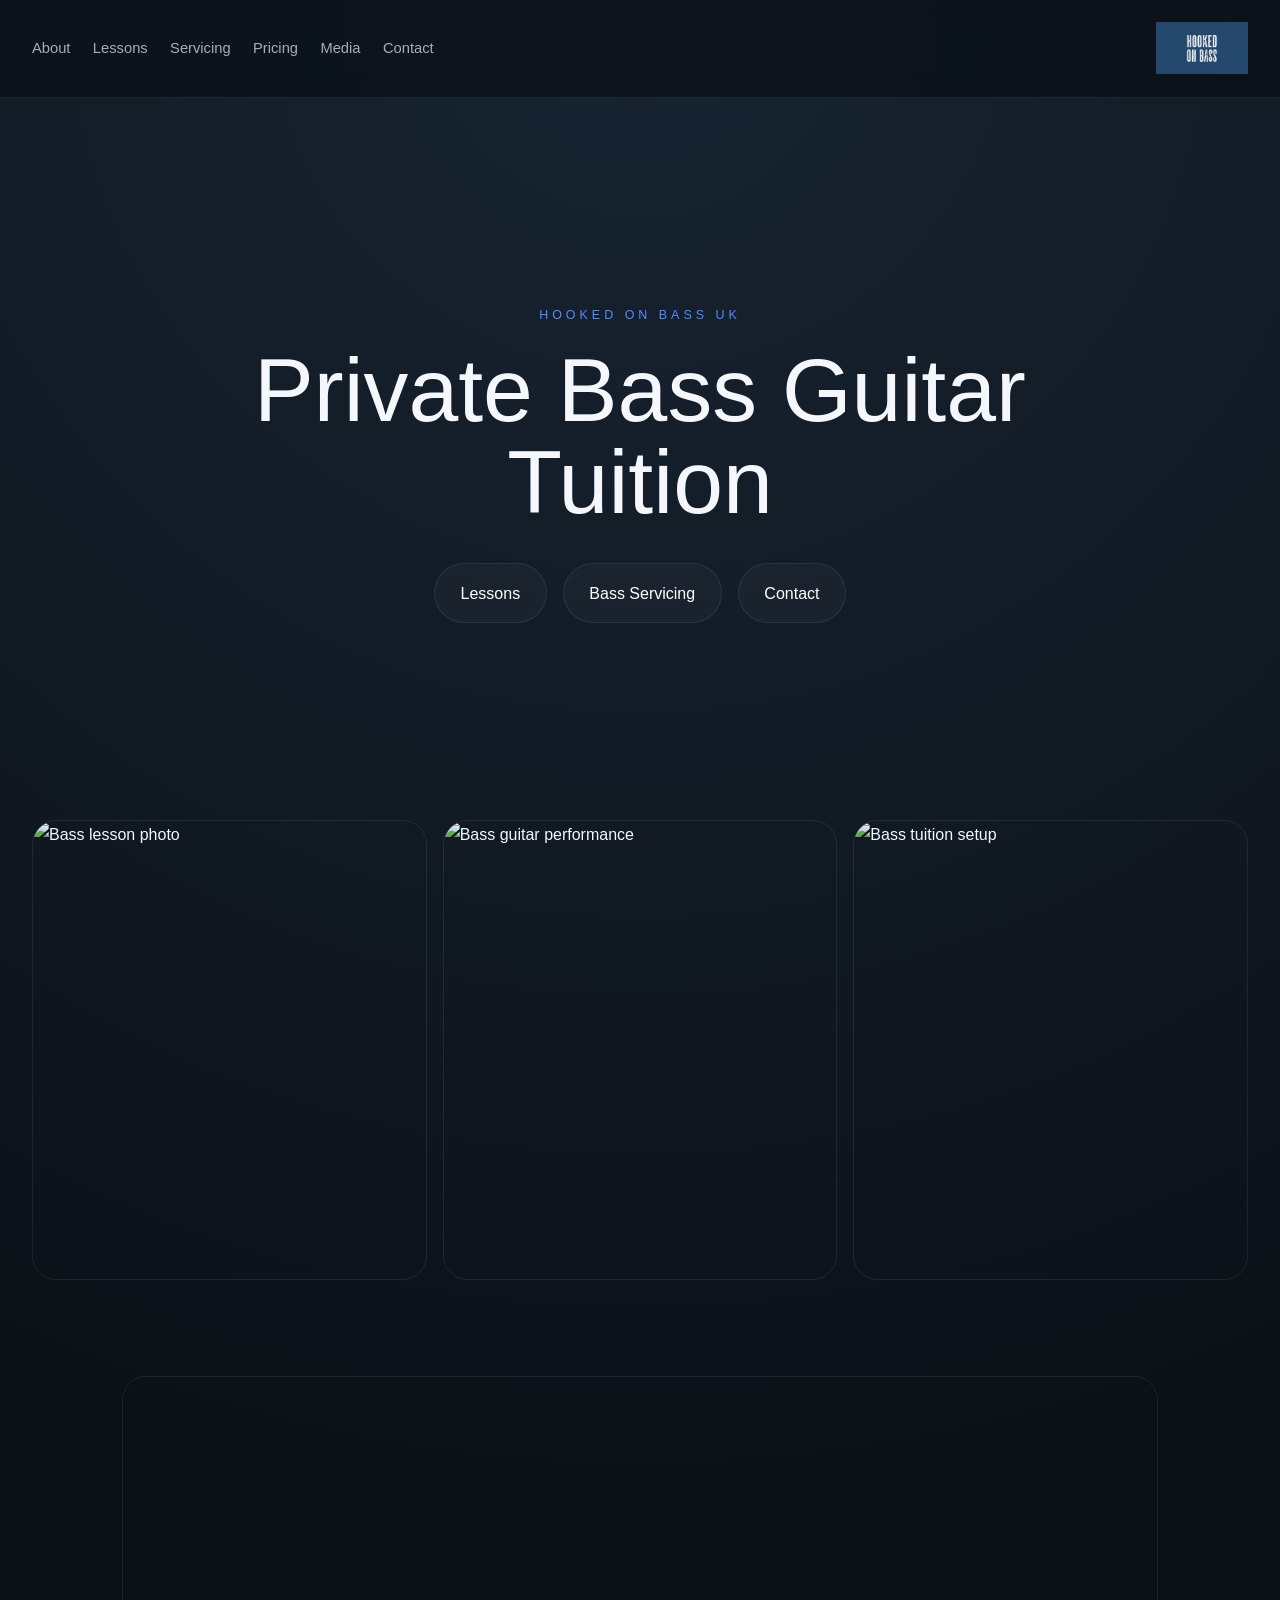
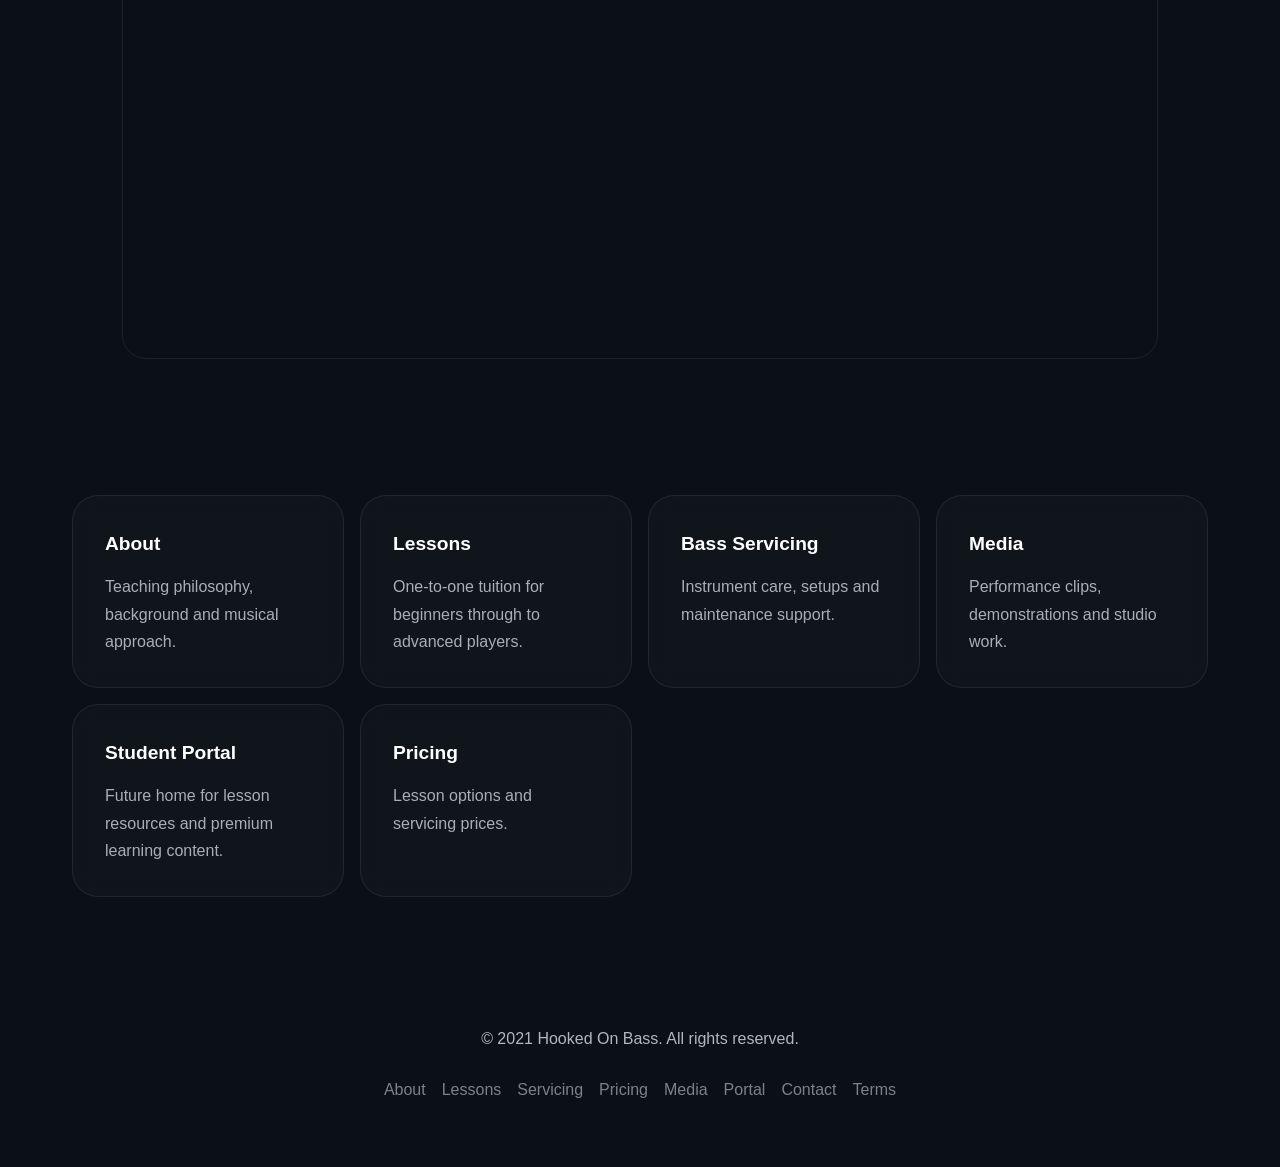
==== index.html @ 106a6d1b "update logo timer" ====
<!DOCTYPE html>
<html lang="en">
<head>
  <meta charset="UTF-8" />
  <meta name="viewport" content="width=device-width, initial-scale=1.0" />

  <title>Hooked On Bass</title>

  <meta
    name="description"
    content="Private bass guitar tuition, bass servicing and creative musicianship through Hooked On Bass."
  />

  <link rel="stylesheet" href="style.css" />
  <link rel="icon" type="image/png" href="Logos/favicon.png" />
</head>

<body>

  <!-- INTRO -->

  <div class="intro-overlay">
    <img
      src="Logos/hooked-on-bass-logo.png"
      alt="Hooked On Bass Logo"
      class="intro-logo"
    />
  </div>

  <!-- HEADER -->

  <header class="site-header">

    <nav class="main-nav">
      <a href="about.html">About</a>
      <a href="lessons.html">Lessons</a>
      <a href="servicing.html">Servicing</a>
      <a href="pricing.html">Pricing</a>
      <a href="media.html">Media</a>
      <a href="contact.html">Contact</a>
    </nav>

    <a href="index.html" class="logo-link">
      <img
        src="Logos/hooked-on-bass-logo.png"
        alt="Hooked On Bass"
        class="site-logo"
      />
    </a>

  </header>

  <!-- MAIN -->

  <main>

    <section class="hero">

      <div class="hero-content">

        <p class="eyebrow">
          Hooked On Bass UK
        </p>

        <h1>
          Private Bass Guitar Tuition
        </h1>

        <div class="hero-buttons">
          <a href="lessons.html">Lessons</a>
          <a href="servicing.html">Bass Servicing</a>
          <a href="contact.html">Contact</a>
        </div>

      </div>

    </section>

    <!-- PHOTOS -->

    <section class="media-grid">

      <img
        src="photos/photo-1.jpg"
        alt="Bass lesson photo"
      />

      <img
        src="photos/photo-2.jpg"
        alt="Bass guitar performance"
      />

      <img
        src="photos/photo-3.jpg"
        alt="Bass tuition setup"
      />

    </section>

    <!-- VIDEO -->

    <section class="video-section">

      <iframe
        src="https://www.youtube.com/embed/0Mu4OaEARYU"
        title="Hooked On Bass Introduction"
        allowfullscreen>
      </iframe>

    </section>

    <!-- NAVIGATION -->

    <section class="navigation-links">

      <a href="about.html">
        <h3>About</h3>
        <p>
          Teaching philosophy, background and musical approach.
        </p>
      </a>

      <a href="lessons.html">
        <h3>Lessons</h3>
        <p>
          One-to-one tuition for beginners through to advanced players.
        </p>
      </a>

      <a href="servicing.html">
        <h3>Bass Servicing</h3>
        <p>
          Instrument care, setups and maintenance support.
        </p>
      </a>

      <a href="media.html">
        <h3>Media</h3>
        <p>
          Performance clips, demonstrations and studio work.
        </p>
      </a>

      <a href="portal.html">
        <h3>Student Portal</h3>
        <p>
          Future home for lesson resources and premium learning content.
        </p>
      </a>

      <a href="pricing.html">
        <h3>Pricing</h3>
        <p>
          Lesson options and servicing prices.
        </p>
      </a>

    </section>

  </main>

  <!-- FOOTER -->

  <footer class="site-footer">

    <div class="footer-inner">

      <p>
        © 2021 Hooked On Bass. All rights reserved.
      </p>

      <nav class="footer-nav">
        <a href="about.html">About</a>
        <a href="lessons.html">Lessons</a>
        <a href="servicing.html">Servicing</a>
        <a href="pricing.html">Pricing</a>
        <a href="media.html">Media</a>
        <a href="portal.html">Portal</a>
        <a href="contact.html">Contact</a>
        <a href="terms.html">Terms</a>
      </nav>

    </div>

  </footer>

  <!-- INTRO COOLDOWN SCRIPT -->

  <script>
    const introOverlay = document.querySelector(".intro-overlay");

    const introCooldownHours = 24;

    const lastIntroPlayed = localStorage.getItem(
      "hookedOnBassIntroLastPlayed"
    );

    const now = Date.now();

    const cooldownExpired =
      !lastIntroPlayed ||
      now - Number(lastIntroPlayed) >
      introCooldownHours * 60 * 60 * 1000;

    if (cooldownExpired) {

      localStorage.setItem(
        "hookedOnBassIntroLastPlayed",
        now.toString()
      );

    } else {

      if (introOverlay) {
        introOverlay.remove();
      }

    }
  </script>

</body>
</html>
---- style.css ----
* {
  margin: 0;
  padding: 0;
  box-sizing: border-box;
}

:root {
  --bg: #0b1016;
  --bg-secondary: #111923;
  --card: #172231;
  --border: rgba(255,255,255,0.08);
  --text: #f4f7fb;
  --muted: rgba(244,247,251,0.68);
  --accent: #4d8dff;
  --accent-soft: rgba(77,141,255,0.12);
}

html {
  scroll-behavior: smooth;
}

body {
  background:
    radial-gradient(circle at top, #182432 0%, var(--bg) 55%);
  color: var(--text);
  font-family: Arial, sans-serif;
  line-height: 1.7;
  overflow-x: hidden;
  min-height: 100vh;
}

img {
  max-width: 100%;
  display: block;
}

/* INTRO ANIMATION */

.intro-overlay {
  position: fixed;
  inset: 0;
  background: var(--bg);
  z-index: 9999;
  pointer-events: none;
  animation: introFadeOut 0.55s ease forwards;
  animation-delay: 4.25s;
}

.intro-logo {
  position: fixed;
  left: 50%;
  top: 50%;
  width: min(620px, 82vw);
  transform: translate(-50%, -50%);
  transform-origin: center center;
  animation: logoFlight 4.25s cubic-bezier(0.77, 0, 0.175, 1) forwards;
  filter: drop-shadow(0 0 30px rgba(77,141,255,0.12));
}

@keyframes logoFlight {
  0% {
    opacity: 0;
    left: 50%;
    top: 50%;
    width: min(620px, 82vw);
    transform: translate(-50%, -50%) scale(0.94);
  }

  12% {
    opacity: 1;
    left: 50%;
    top: 50%;
    width: min(620px, 82vw);
    transform: translate(-50%, -50%) scale(1);
  }

  68% {
    opacity: 1;
    left: 50%;
    top: 50%;
    width: min(620px, 82vw);
    transform: translate(-50%, -50%) scale(1);
  }

  100% {
    opacity: 1;
    left: calc(100vw - 2rem - 46px);
    top: calc(1.4rem + 46px);
    width: 92px;
    transform: translate(-50%, -50%) scale(1);
  }
}

@keyframes introFadeOut {
  to {
    opacity: 0;
    visibility: hidden;
  }
}

/* HEADER */

.site-header {
  position: fixed;
  top: 0;
  left: 0;
  width: 100%;
  height: auto;
  display: flex;
  justify-content: space-between;
  align-items: center;
  padding: 1.4rem 2rem;
  z-index: 1000;
  background: rgba(11,16,22,0.72);
  backdrop-filter: blur(14px);
  border-bottom: 1px solid var(--border);
}

.logo-link {
  flex-shrink: 0;
}

.site-logo {
  width: 92px;
}

.main-nav {
  display: flex;
  gap: 1.4rem;
  flex-wrap: wrap;
  align-items: center;
}

.main-nav a {
  color: var(--muted);
  text-decoration: none;
  transition: 0.3s ease;
  font-size: 0.92rem;
}

.main-nav a:hover {
  color: var(--accent);
}

/* MAIN */

main {
  padding-top: 140px;
}

/* HERO */

.hero {
  min-height: 72vh;
  display: flex;
  align-items: center;
  justify-content: center;
  text-align: center;
  padding: 2rem;
}

.hero-content {
  max-width: 920px;
}

.eyebrow {
  text-transform: uppercase;
  letter-spacing: 4px;
  font-size: 0.78rem;
  color: var(--accent);
  margin-bottom: 1.2rem;
}

.hero h1 {
  font-size: clamp(3rem, 7vw, 6rem);
  font-weight: 300;
  line-height: 1.02;
  margin-bottom: 1.6rem;
}

.hero-text {
  max-width: 720px;
  margin: auto;
  color: var(--muted);
  font-size: 1.08rem;
}

/* BUTTONS */

.hero-buttons {
  margin-top: 2.2rem;
  display: flex;
  justify-content: center;
  gap: 1rem;
  flex-wrap: wrap;
}

.hero-buttons a,
.button,
.primary-button,
.secondary-button {
  text-decoration: none;
  color: white;
  border: 1px solid var(--border);
  background: rgba(255,255,255,0.03);
  padding: 0.95rem 1.6rem;
  border-radius: 999px;
  transition: 0.3s ease;
  display: inline-block;
}

.hero-buttons a:hover,
.button:hover,
.primary-button:hover,
.secondary-button:hover {
  background: var(--accent);
  border-color: var(--accent);
  transform: translateY(-2px);
}

/* PHOTOS */

.media-grid {
  display: grid;
  grid-template-columns: repeat(auto-fit, minmax(280px, 1fr));
  gap: 1rem;
  padding: 2rem;
  max-width: 1400px;
  margin: auto;
}

.media-grid img {
  width: 100%;
  height: 460px;
  object-fit: cover;
  border-radius: 24px;
  border: 1px solid var(--border);
}

/* VIDEO */

.video-section {
  padding: 4rem 2rem;
  max-width: 1100px;
  margin: auto;
}

.video-section iframe {
  width: 100%;
  aspect-ratio: 16 / 9;
  border: none;
  border-radius: 24px;
  border: 1px solid var(--border);
}

/* CARDS / NAVIGATION */

.navigation-links,
.card-grid,
.pricing-cards {
  display: grid;
  grid-template-columns: repeat(auto-fit, minmax(240px, 1fr));
  gap: 1rem;
  max-width: 1200px;
  margin: 4rem auto;
  padding: 0 2rem;
}

.navigation-links a,
.card,
.price-card,
.contact-panel,
.media-placeholder,
.feature-item,
.pricing-list {
  background: rgba(255,255,255,0.025);
  border: 1px solid var(--border);
  border-radius: 26px;
  padding: 2rem;
  color: white;
  text-decoration: none;
  transition: 0.35s ease;
  backdrop-filter: blur(10px);
}

.navigation-links a:hover,
.card:hover,
.price-card:hover {
  transform: translateY(-4px);
  background: var(--accent-soft);
  border-color: rgba(77,141,255,0.35);
}

.navigation-links h3,
.card h3,
.price-card h3 {
  margin-bottom: 0.8rem;
  font-size: 1.2rem;
}

.navigation-links p,
.card p,
.price-card p,
.section p {
  color: var(--muted);
}

/* GENERIC SECTIONS FOR OTHER PAGES */

.section {
  padding: 6rem 2rem;
  max-width: 1200px;
  margin: auto;
}

.section-inner {
  max-width: 850px;
  margin: auto;
  text-align: center;
}

.section-heading {
  text-align: center;
  margin-bottom: 3rem;
}

.section-heading h2,
.section h2 {
  font-size: clamp(2rem, 4vw, 3.2rem);
  font-weight: 300;
  line-height: 1.1;
  margin-bottom: 1rem;
}

.split-section {
  display: grid;
  grid-template-columns: 1fr 1fr;
  gap: 3rem;
  align-items: start;
}

.page-hero {
  min-height: 60vh;
}

.feature-list {
  display: grid;
  gap: 1rem;
}

.price {
  font-size: 2.4rem;
  color: var(--text) !important;
  margin: 1.5rem 0;
}

.featured-price {
  border-color: rgba(77,141,255,0.45);
  box-shadow: 0 0 40px rgba(77,141,255,0.12);
}

.terms-content {
  max-width: 850px;
}

.terms-content h2 {
  margin-top: 2.5rem;
}

/* FOOTER */

.site-footer {
  padding: 4rem 2rem;
  text-align: center;
  opacity: 0.72;
}

.footer-inner {
  max-width: 1200px;
  margin: auto;
}

.footer-nav {
  display: flex;
  justify-content: center;
  flex-wrap: wrap;
  gap: 1rem;
  margin-top: 1.5rem;
}

.footer-nav a {
  color: var(--muted);
  text-decoration: none;
  transition: 0.3s ease;
}

.footer-nav a:hover {
  color: var(--accent);
}

/* RESPONSIVE */

@media (max-width: 768px) {

  .site-header {
    padding: 1rem;
    gap: 1rem;
  }

  .site-logo {
    width: 72px;
  }

  .main-nav {
    gap: 0.7rem;
  }

  .main-nav a {
    font-size: 0.82rem;
  }

  main {
    padding-top: 130px;
  }

  .intro-logo {
    animation: logoFlightMobile 4.25s cubic-bezier(0.77, 0, 0.175, 1) forwards;
  }

  @keyframes logoFlightMobile {
    0% {
      opacity: 0;
      left: 50%;
      top: 50%;
      width: min(360px, 82vw);
      transform: translate(-50%, -50%) scale(0.94);
    }

    12% {
      opacity: 1;
      left: 50%;
      top: 50%;
      width: min(360px, 82vw);
      transform: translate(-50%, -50%) scale(1);
    }

    68% {
      opacity: 1;
      left: 50%;
      top: 50%;
      width: min(360px, 82vw);
      transform: translate(-50%, -50%) scale(1);
    }

    100% {
      opacity: 1;
      left: calc(100vw - 1rem - 36px);
      top: calc(1rem + 36px);
      width: 72px;
      transform: translate(-50%, -50%) scale(1);
    }
  }

  .hero {
    min-height: 60vh;
  }

  .hero h1 {
    font-size: clamp(2.6rem, 12vw, 4rem);
  }

  .media-grid img {
    height: 320px;
  }

  .navigation-links,
  .card-grid,
  .pricing-cards,
  .split-section {
    grid-template-columns: 1fr;
  }
}
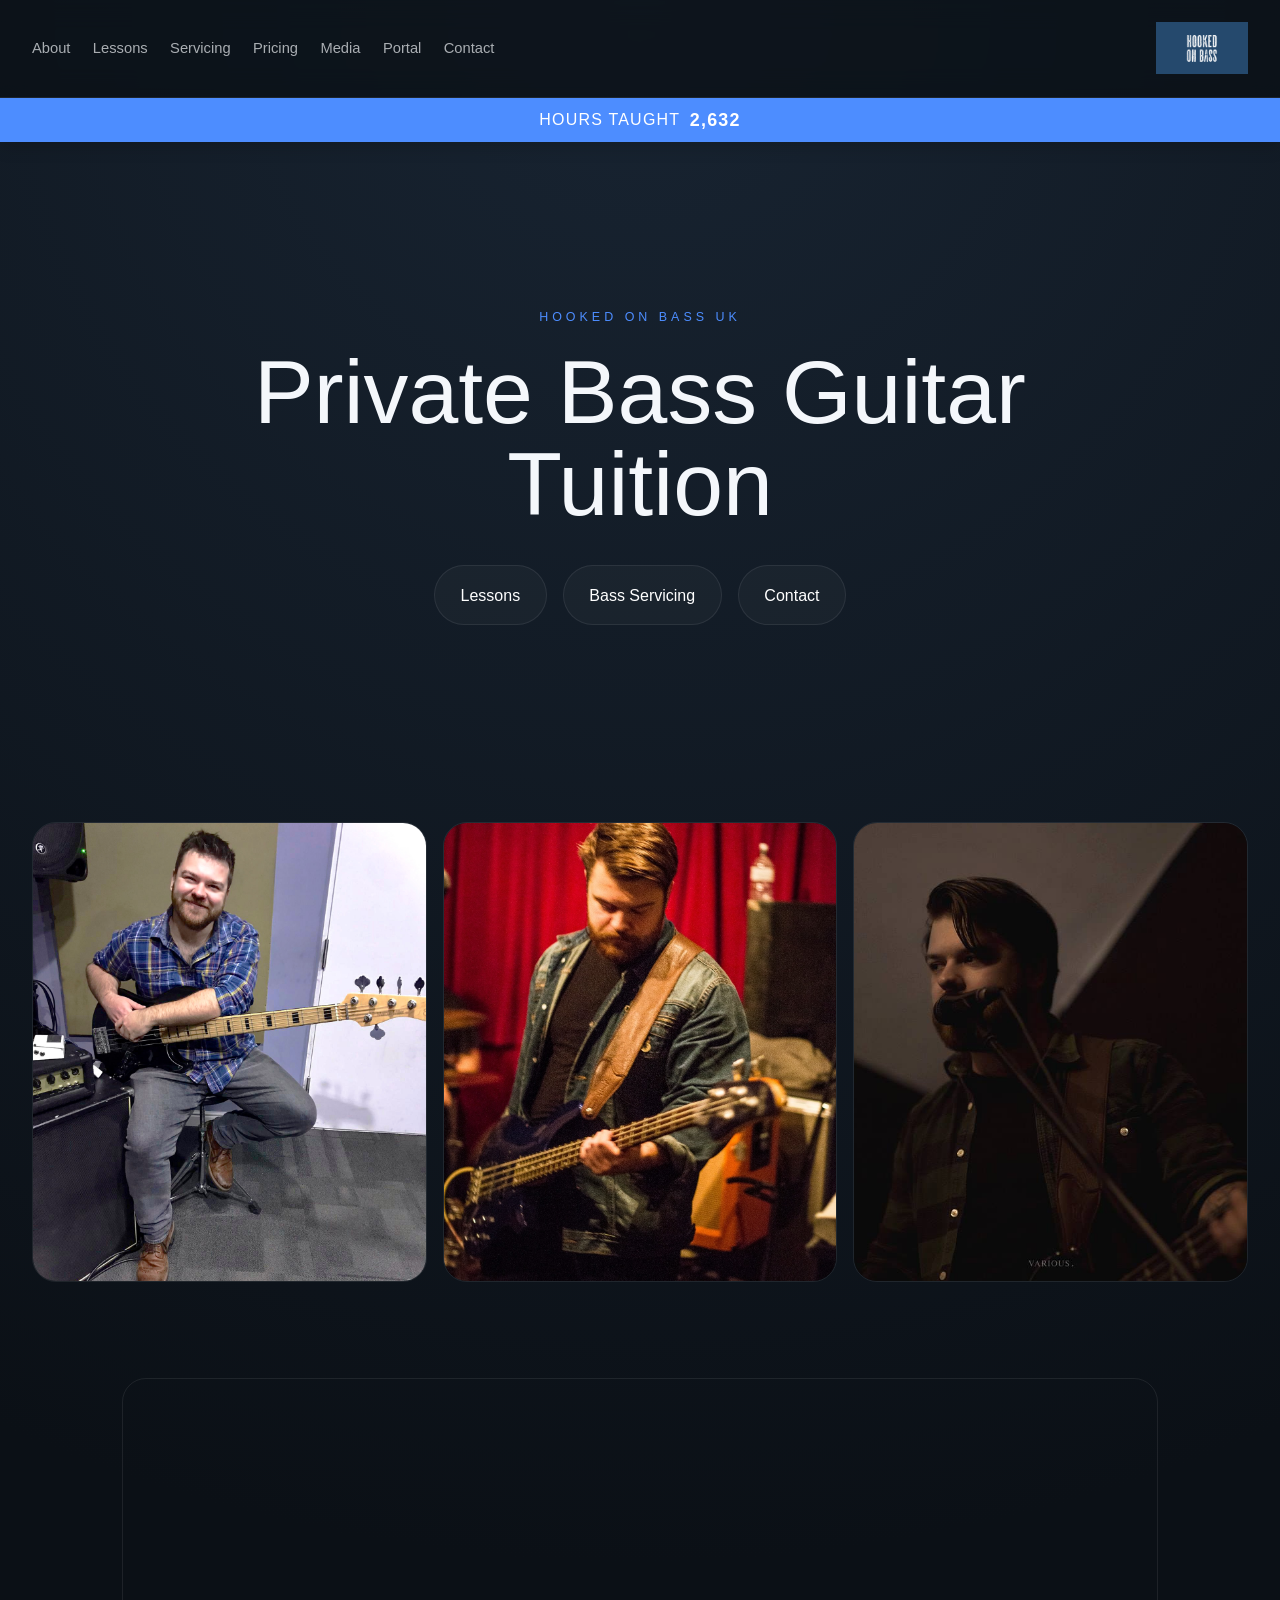
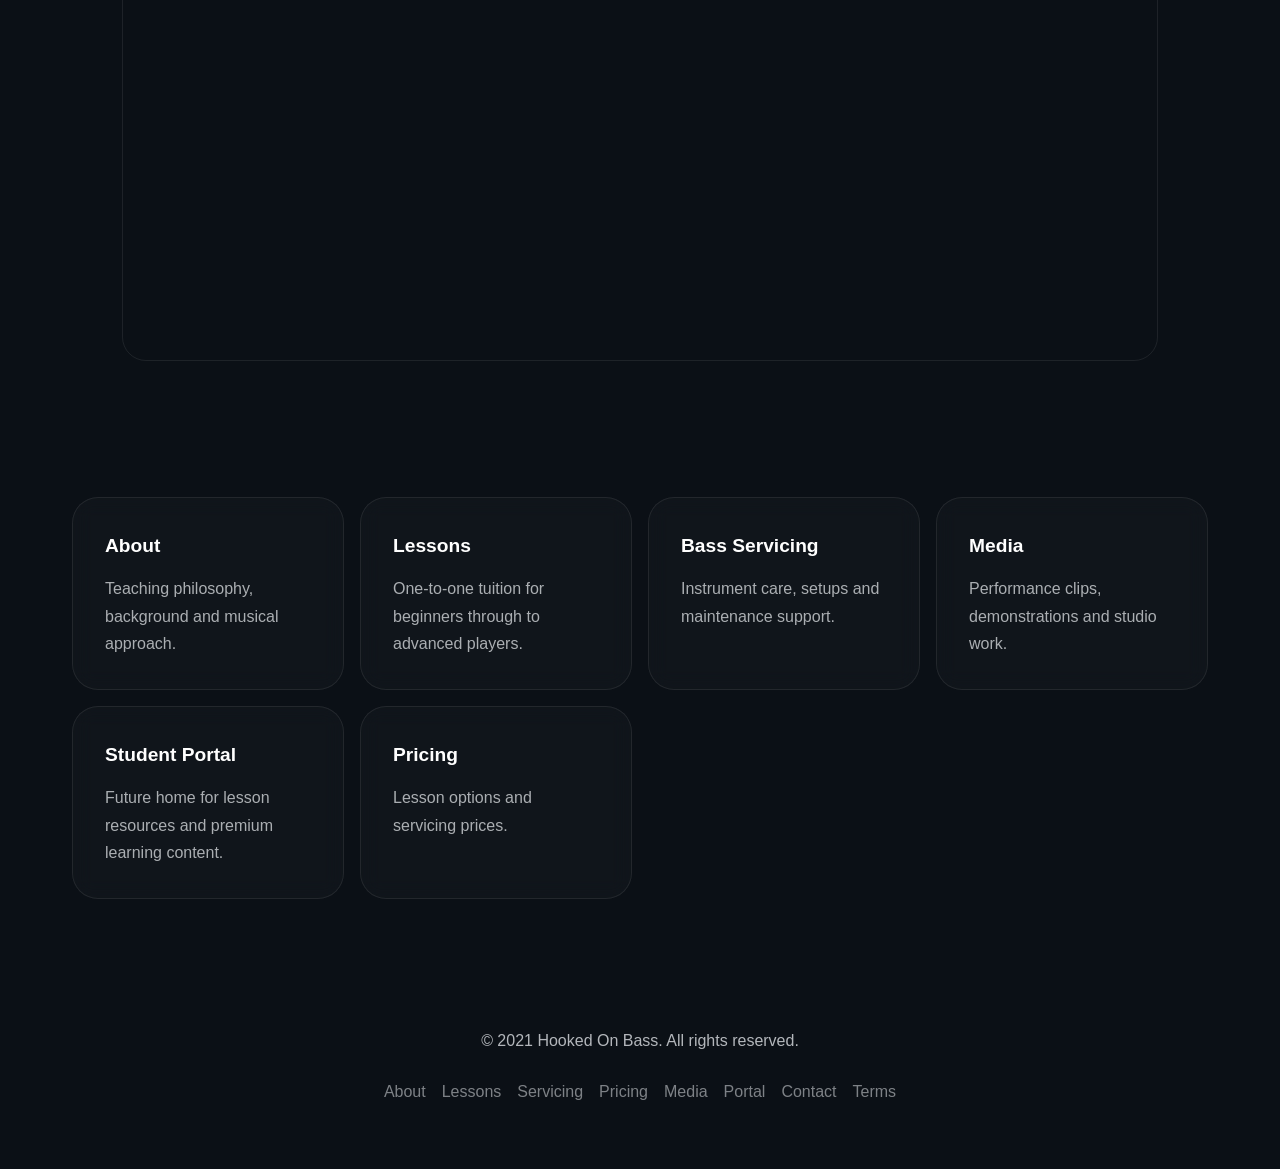
==== commit 55897e83: "Add student practice portal and hours taught banner" ====
--- a/index.html
+++ b/index.html
@@ -11,13 +11,13 @@
     content="Private bass guitar tuition, bass servicing and creative musicianship through Hooked On Bass."
   />
 
-  <link rel="stylesheet" href="style.css" />
+  <link rel="stylesheet" href="style.css?v=20260910" />
   <link rel="icon" type="image/png" href="Logos/favicon.png" />
 </head>
 
 <body>
 
-  <!-- INTRO -->
+<!-- INTRO -->
 
   <div class="intro-overlay">
     <img
@@ -37,6 +37,7 @@
       <a href="servicing.html">Servicing</a>
       <a href="pricing.html">Pricing</a>
       <a href="media.html">Media</a>
+      <a href="portal.html">Portal</a>
       <a href="contact.html">Contact</a>
     </nav>
 
@@ -49,6 +50,11 @@
     </a>
 
   </header>
+
+  <div class="hours-taught" role="region" aria-label="Teaching experience">
+    <span>Hours Taught</span><strong data-hours-taught>2,512</strong>
+    <noscript><small>as of 10 September 2026</small></noscript>
+  </div>
 
   <!-- MAIN -->
 
@@ -81,17 +87,17 @@
     <section class="media-grid">
 
       <img
-        src="photos/photo-1.jpg"
+        src="Photos/photo-1.jpg"
         alt="Bass lesson photo"
       />
 
       <img
-        src="photos/photo-2.jpg"
+        src="Photos/photo-2.jpg"
         alt="Bass guitar performance"
       />
 
       <img
-        src="photos/photo-3.jpg"
+        src="Photos/photo-3.jpg"
         alt="Bass tuition setup"
       />
 
@@ -218,5 +224,6 @@
     }
   </script>
 
+  <script src="script.js?v=20260910"></script>
 </body>
-</html>+</html>
--- a/style.css
+++ b/style.css
@@ -13,6 +13,8 @@
   --muted: rgba(244,247,251,0.68);
   --accent: #4d8dff;
   --accent-soft: rgba(77,141,255,0.12);
+  --ticker-height: 44px;
+  --site-header-height: 137px;
 }
 
 html {
@@ -145,7 +147,39 @@
 /* MAIN */
 
 main {
-  padding-top: 140px;
+  padding-top: calc(var(--site-header-height) + var(--ticker-height));
+}
+
+/* HOURS TAUGHT */
+
+.hours-taught {
+  position: fixed;
+  inset: var(--site-header-height) 0 auto;
+  z-index: 999;
+  min-height: var(--ticker-height);
+  padding: 9px 1rem;
+  display: flex;
+  flex-wrap: wrap;
+  align-items: center;
+  justify-content: center;
+  gap: 0.6rem;
+  background: #4d8dff;
+  color: #fff;
+  font-size: 1rem;
+  line-height: 1.35;
+  letter-spacing: 0.075em;
+  text-transform: uppercase;
+  box-shadow: 0 4px 18px rgba(0,0,0,0.18);
+}
+
+.hours-taught strong {
+  font-size: 1.12rem;
+  font-variant-numeric: tabular-nums;
+}
+
+.hours-taught small {
+  font-size: 0.9rem;
+  text-transform: none;
 }
 
 /* HERO */
@@ -420,7 +454,7 @@
   }
 
   main {
-    padding-top: 130px;
+    padding-top: calc(var(--site-header-height) + var(--ticker-height));
   }
 
   .intro-logo {
@@ -479,4 +513,9 @@
   .split-section {
     grid-template-columns: 1fr;
   }
-}+}
+
+@media (prefers-reduced-motion: reduce) {
+  html { scroll-behavior: auto; }
+  .intro-overlay { display: none; }
+}
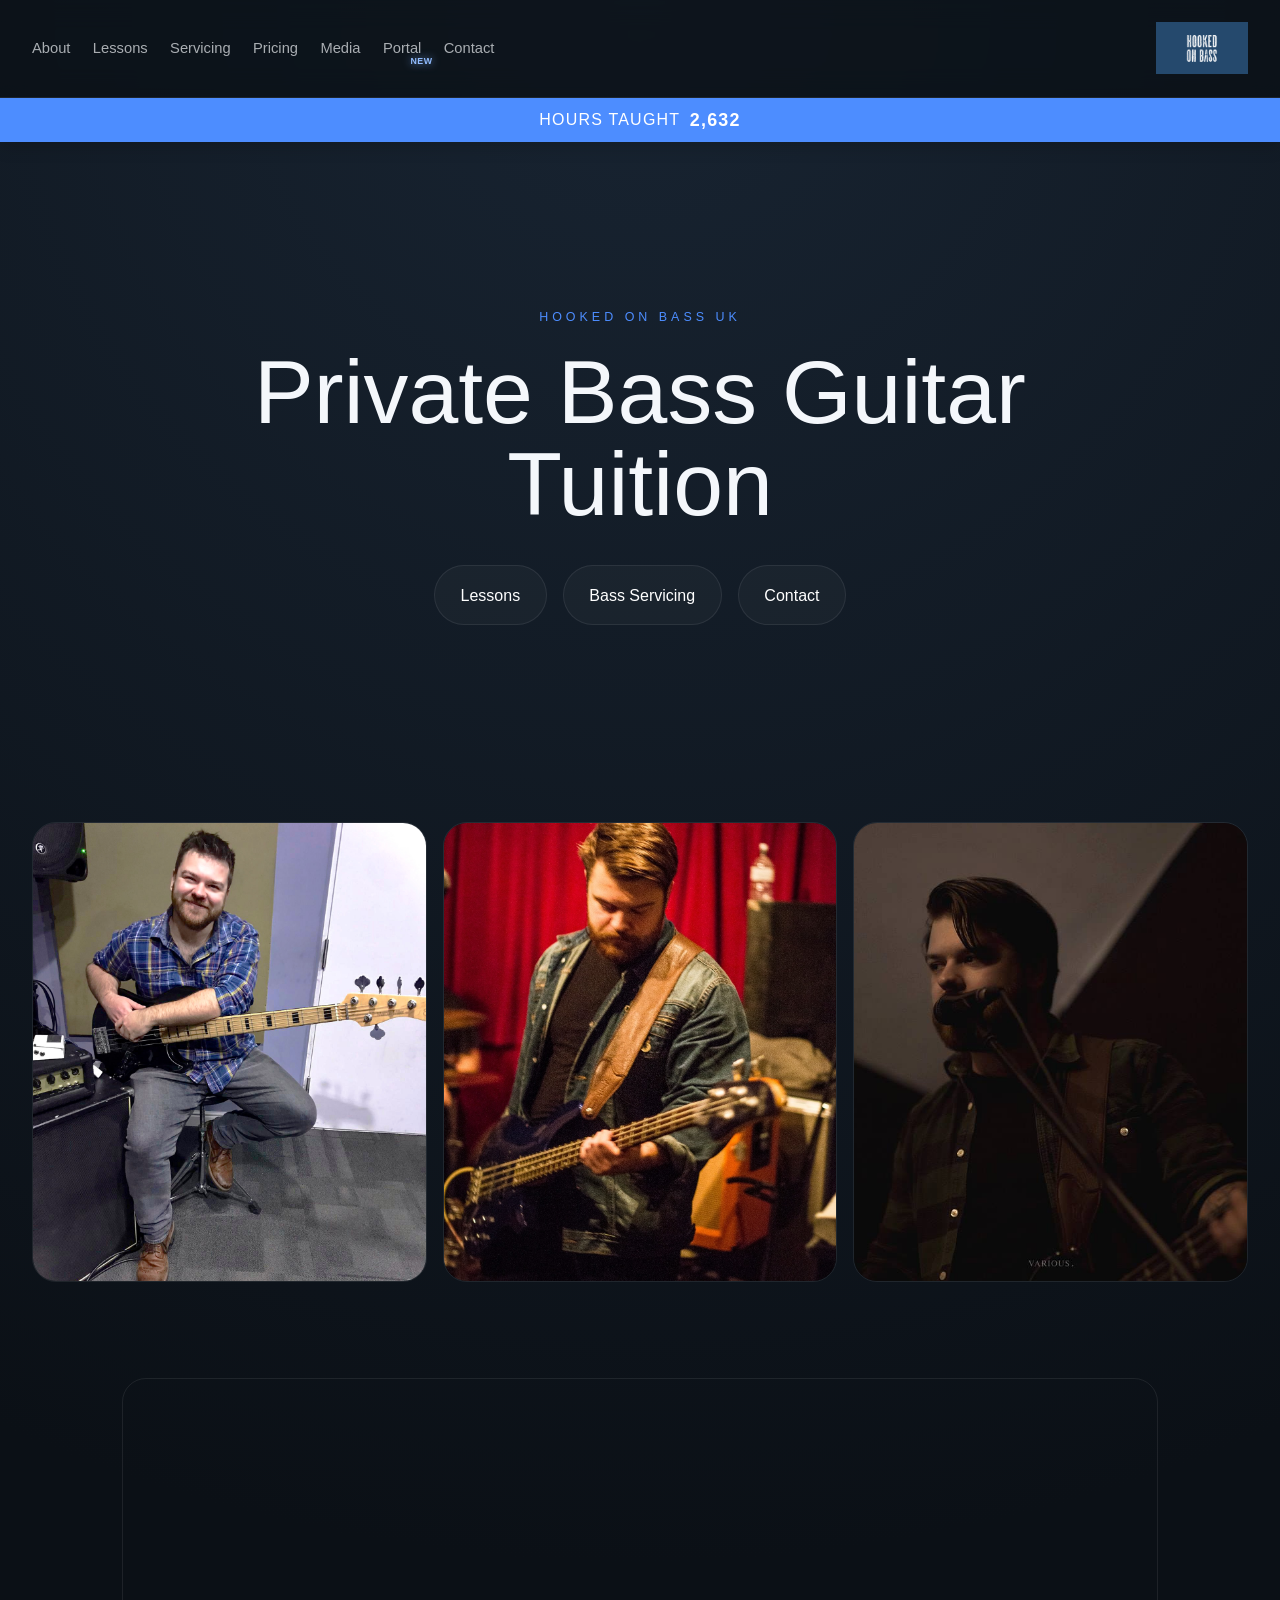
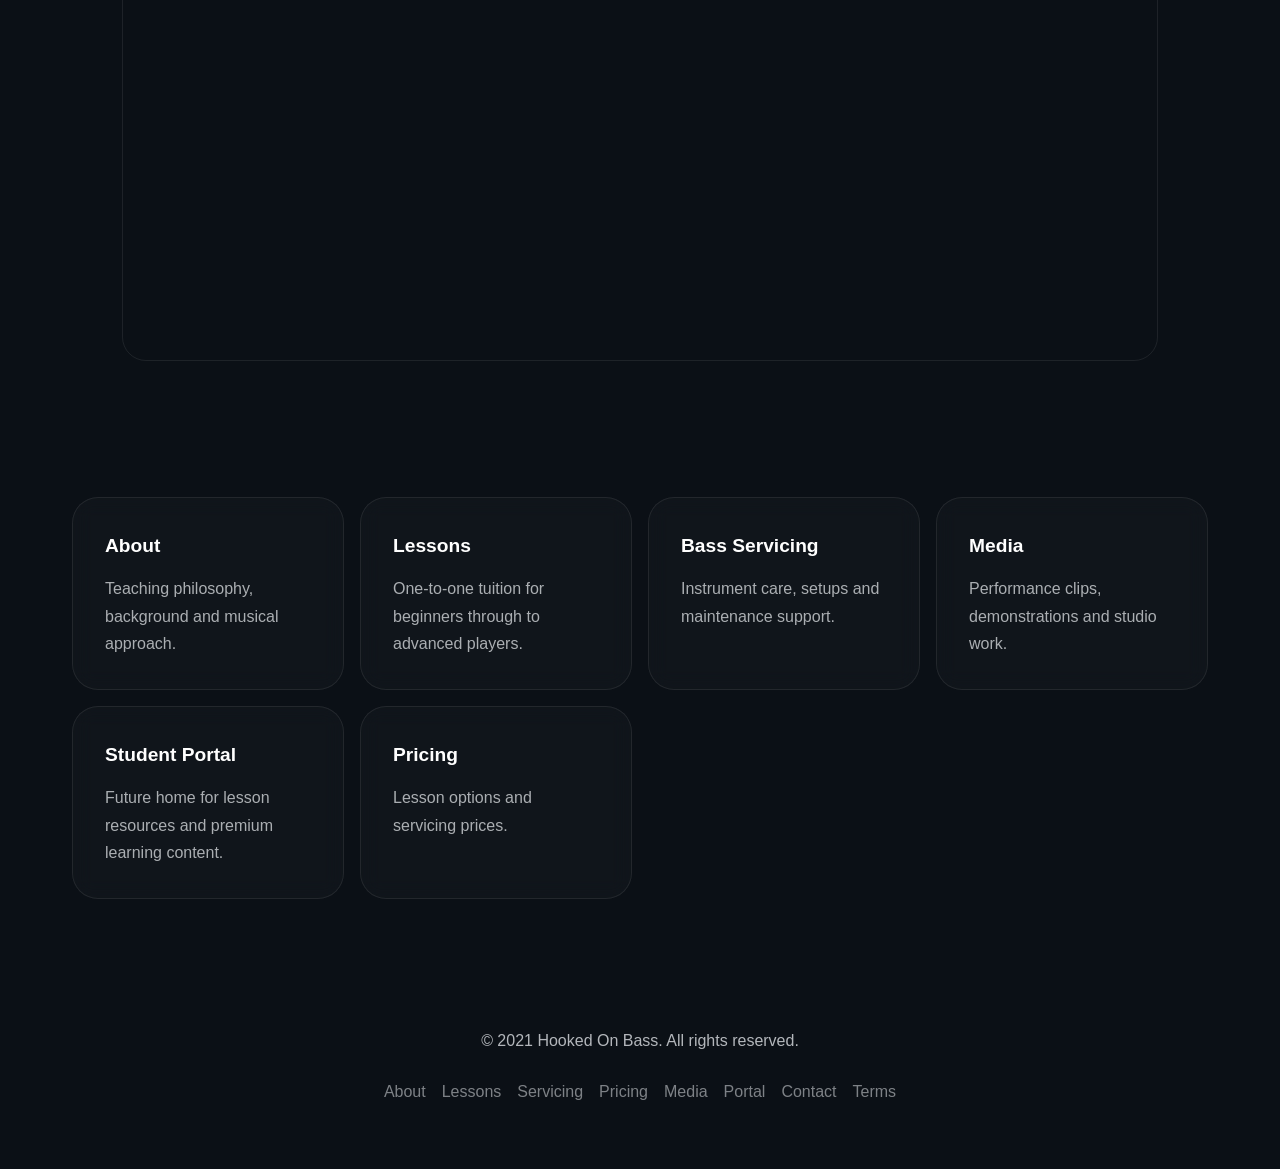
==== commit 457b8aad: "Improve iPhone audio compatibility" ====
--- a/index.html
+++ b/index.html
@@ -11,7 +11,7 @@
     content="Private bass guitar tuition, bass servicing and creative musicianship through Hooked On Bass."
   />
 
-  <link rel="stylesheet" href="style.css?v=20260910" />
+  <link rel="stylesheet" href="style.css?v=20260910c" />
   <link rel="icon" type="image/png" href="Logos/favicon.png" />
 </head>
 
@@ -37,7 +37,7 @@
       <a href="servicing.html">Servicing</a>
       <a href="pricing.html">Pricing</a>
       <a href="media.html">Media</a>
-      <a href="portal.html">Portal</a>
+      <a href="portal.html">Portal<span class="nav-new-badge">New</span></a>
       <a href="contact.html">Contact</a>
     </nav>
 
--- a/style.css
+++ b/style.css
@@ -134,10 +134,31 @@
 }
 
 .main-nav a {
+  position: relative;
   color: var(--muted);
   text-decoration: none;
   transition: 0.3s ease;
   font-size: 0.92rem;
+}
+
+.nav-new-badge {
+  position: absolute;
+  top: 1.35rem;
+  right: -0.7rem;
+  color: #91bcff;
+  font-size: 0.55rem;
+  font-weight: 700;
+  line-height: 1;
+  letter-spacing: 0.06em;
+  text-transform: uppercase;
+  text-shadow: 0 0 9px rgba(145,188,255,0.75);
+  pointer-events: none;
+  animation: navNewPulse 3.2s ease-in-out infinite;
+}
+
+@keyframes navNewPulse {
+  0%, 100% { opacity: 0.38; }
+  50% { opacity: 1; }
 }
 
 .main-nav a:hover {
@@ -518,4 +539,5 @@
 @media (prefers-reduced-motion: reduce) {
   html { scroll-behavior: auto; }
   .intro-overlay { display: none; }
-}
+  .nav-new-badge { animation: none; opacity: 1; }
+}
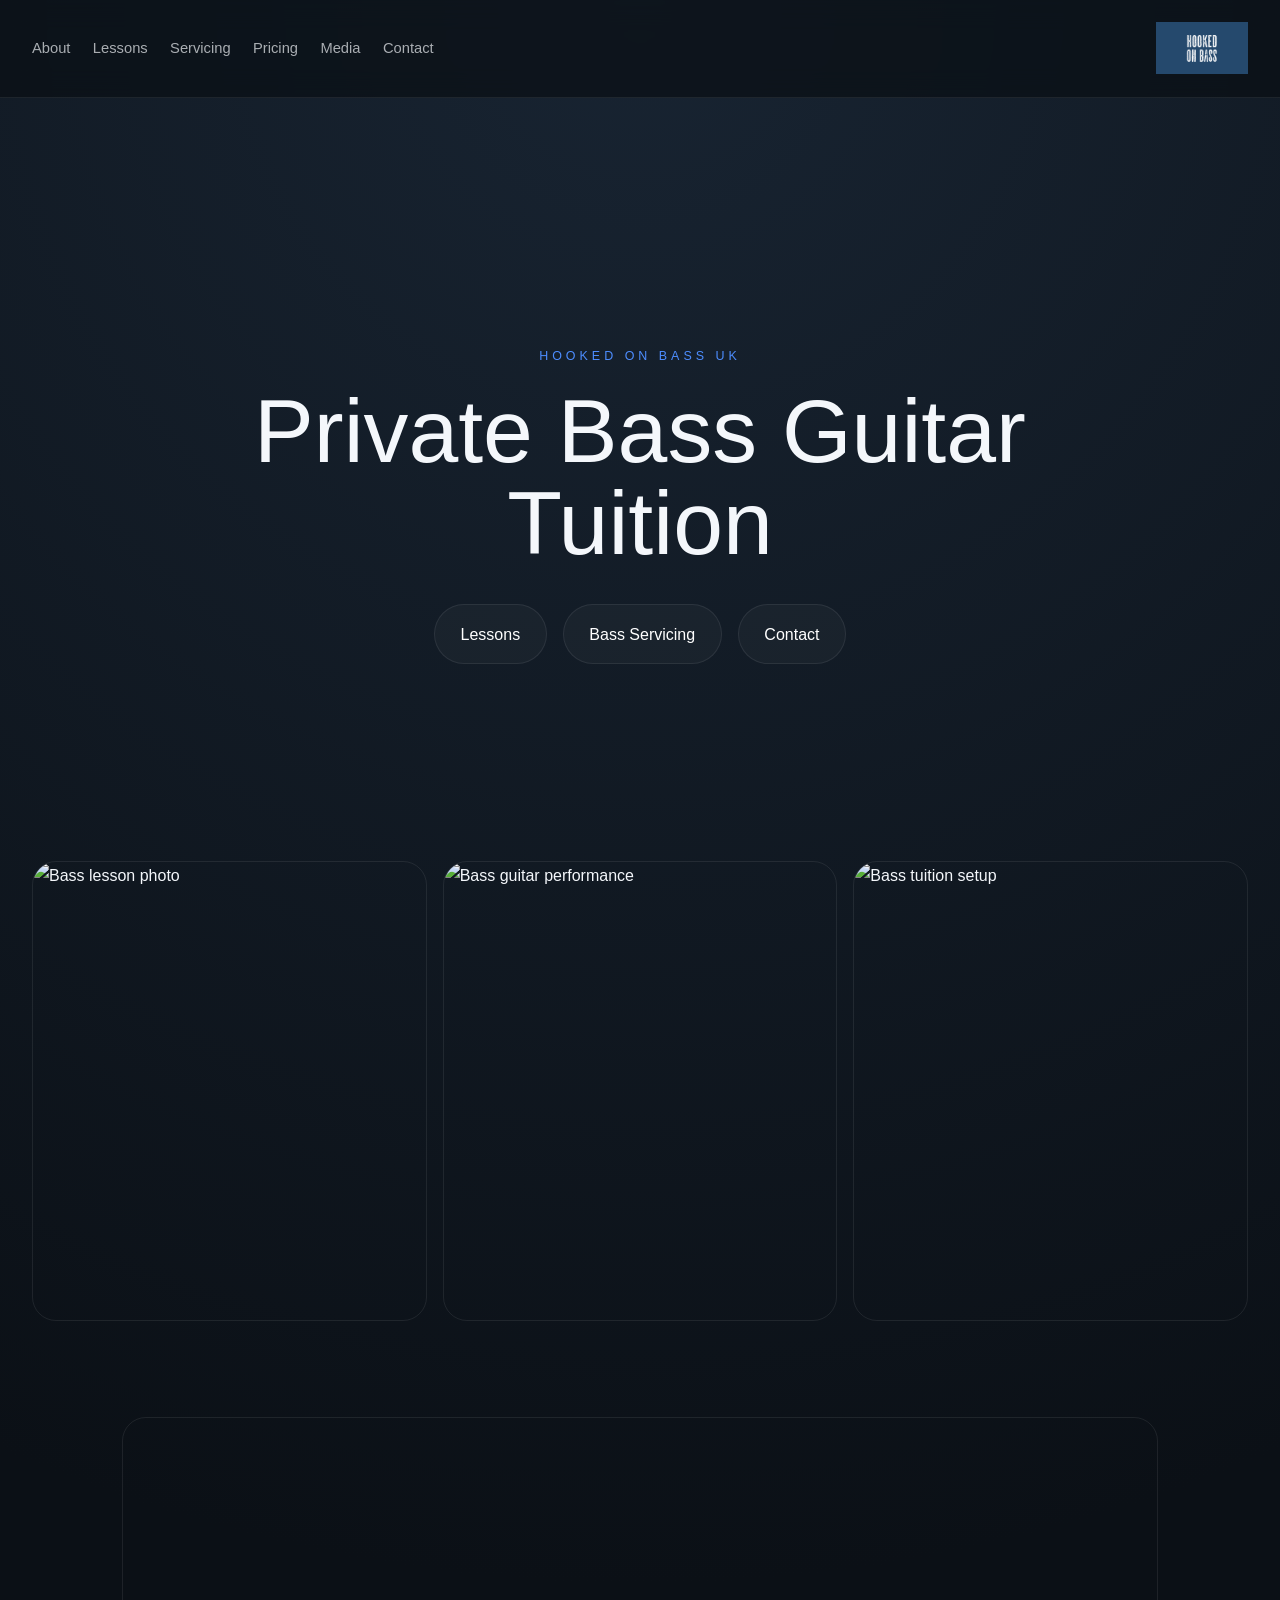
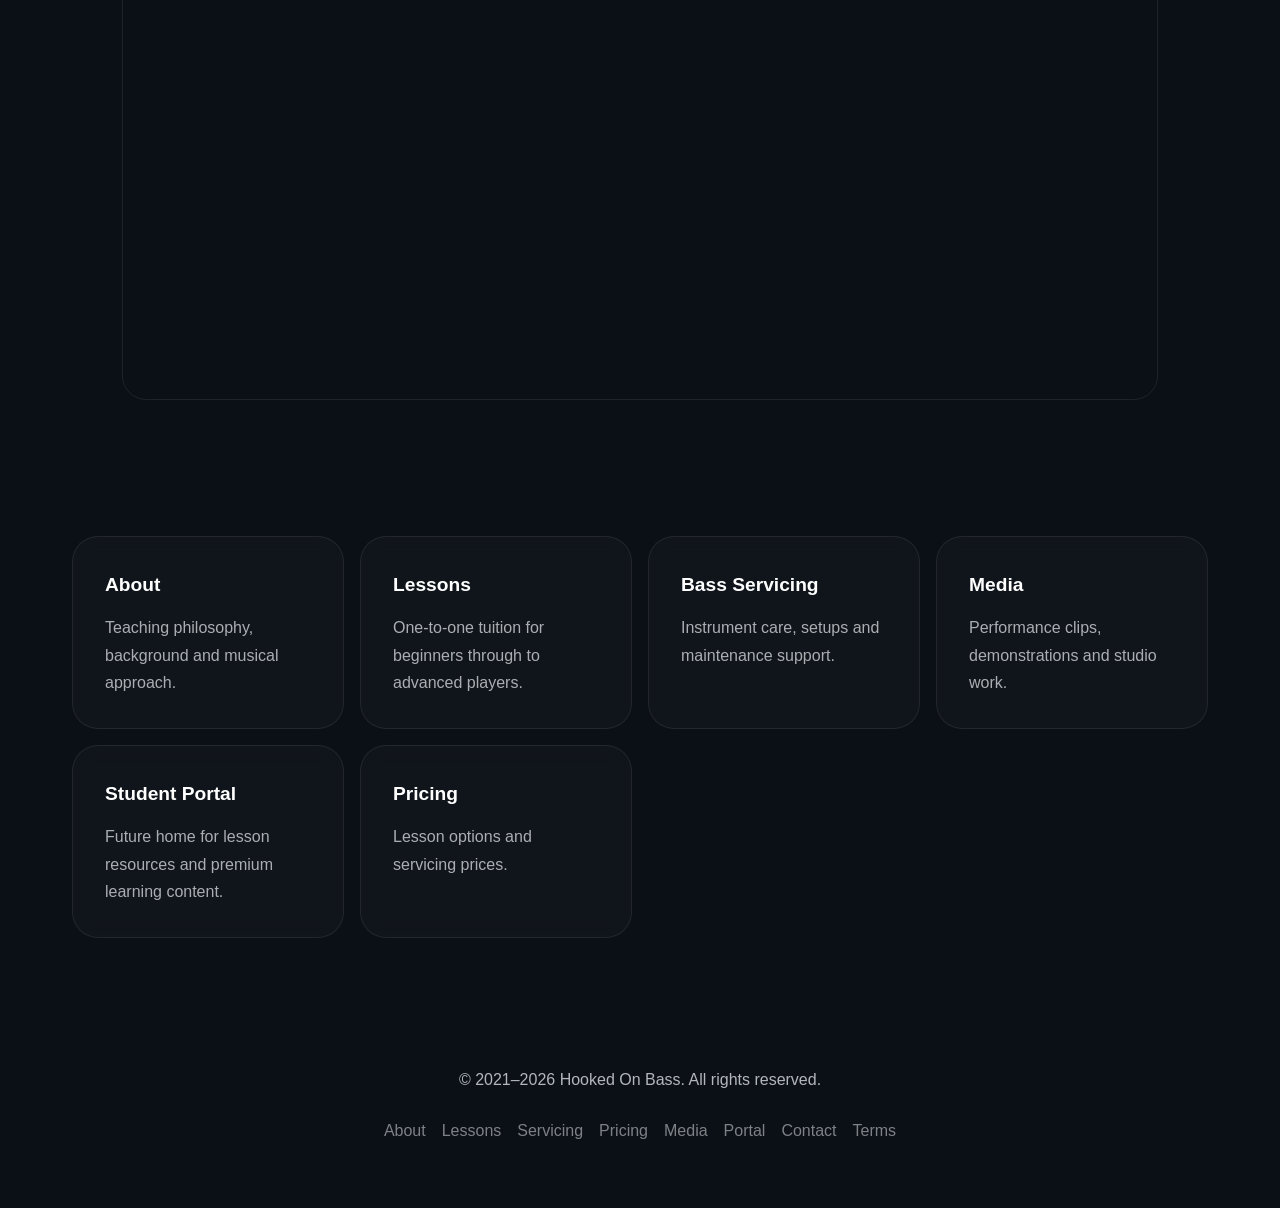
==== commit cf0a9f2e: "Update website copyright years" ====
--- a/index.html
+++ b/index.html
@@ -11,13 +11,13 @@
     content="Private bass guitar tuition, bass servicing and creative musicianship through Hooked On Bass."
   />
 
-  <link rel="stylesheet" href="style.css?v=20260910c" />
+  <link rel="stylesheet" href="style.css" />
   <link rel="icon" type="image/png" href="Logos/favicon.png" />
 </head>
 
 <body>
 
-<!-- INTRO -->
+  <!-- INTRO -->
 
   <div class="intro-overlay">
     <img
@@ -37,7 +37,6 @@
       <a href="servicing.html">Servicing</a>
       <a href="pricing.html">Pricing</a>
       <a href="media.html">Media</a>
-      <a href="portal.html">Portal<span class="nav-new-badge">New</span></a>
       <a href="contact.html">Contact</a>
     </nav>
 
@@ -50,11 +49,6 @@
     </a>
 
   </header>
-
-  <div class="hours-taught" role="region" aria-label="Teaching experience">
-    <span>Hours Taught</span><strong data-hours-taught>2,512</strong>
-    <noscript><small>as of 10 September 2026</small></noscript>
-  </div>
 
   <!-- MAIN -->
 
@@ -87,17 +81,17 @@
     <section class="media-grid">
 
       <img
-        src="Photos/photo-1.jpg"
+        src="photos/photo-1.jpg"
         alt="Bass lesson photo"
       />
 
       <img
-        src="Photos/photo-2.jpg"
+        src="photos/photo-2.jpg"
         alt="Bass guitar performance"
       />
 
       <img
-        src="Photos/photo-3.jpg"
+        src="photos/photo-3.jpg"
         alt="Bass tuition setup"
       />
 
@@ -172,7 +166,7 @@
     <div class="footer-inner">
 
       <p>
-        © 2021 Hooked On Bass. All rights reserved.
+        © 2021–2026 Hooked On Bass. All rights reserved.
       </p>
 
       <nav class="footer-nav">
@@ -224,6 +218,5 @@
     }
   </script>
 
-  <script src="script.js?v=20260910"></script>
 </body>
 </html>
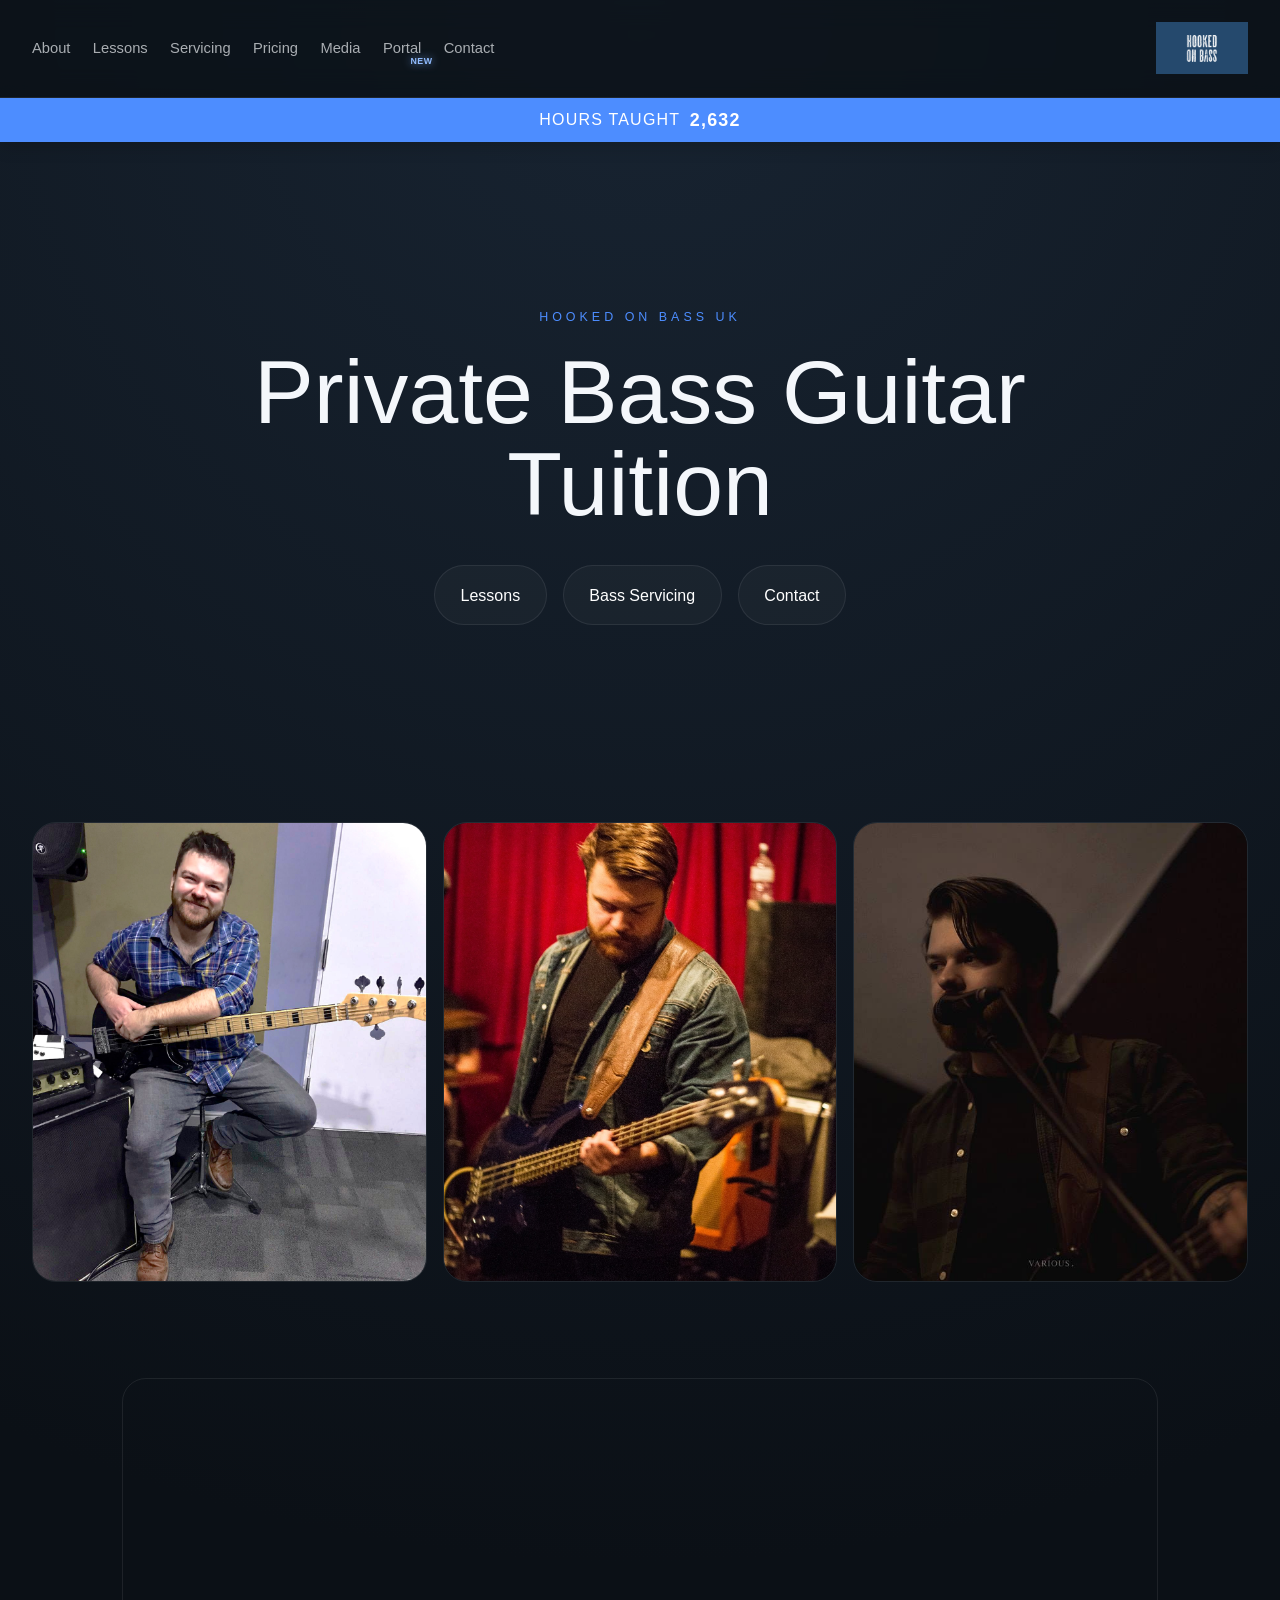
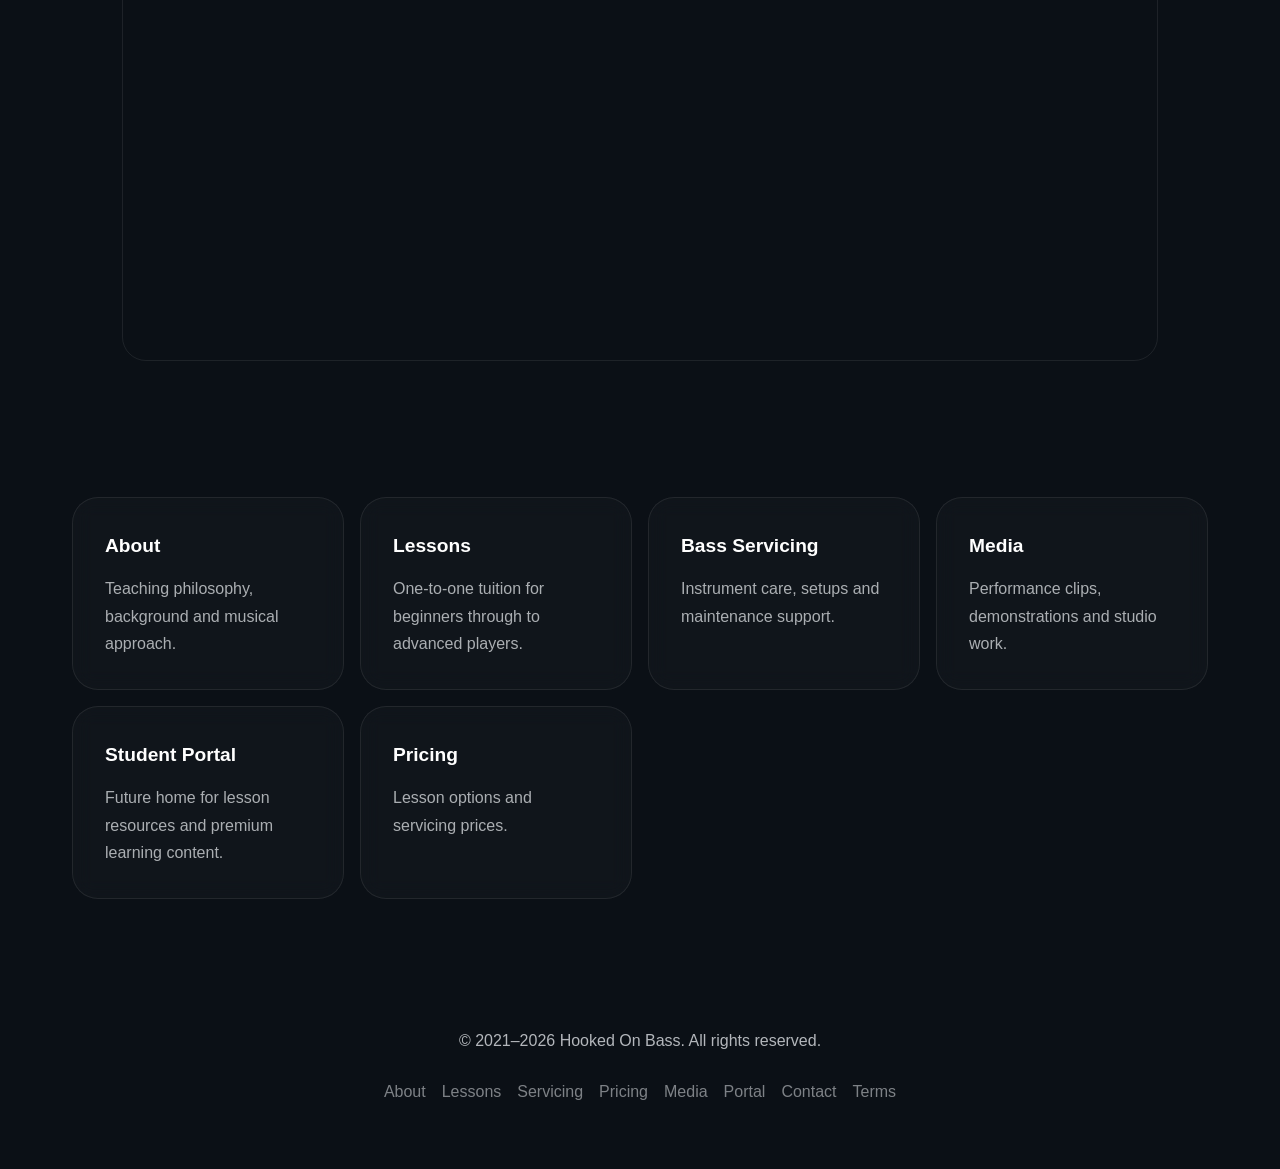
==== commit c207d93a: "Restore current website pages after stale deployment" ====
--- a/index.html
+++ b/index.html
@@ -11,13 +11,13 @@
     content="Private bass guitar tuition, bass servicing and creative musicianship through Hooked On Bass."
   />
 
-  <link rel="stylesheet" href="style.css" />
+  <link rel="stylesheet" href="style.css?v=20260910c" />
   <link rel="icon" type="image/png" href="Logos/favicon.png" />
 </head>
 
 <body>
 
-  <!-- INTRO -->
+<!-- INTRO -->
 
   <div class="intro-overlay">
     <img
@@ -37,6 +37,7 @@
       <a href="servicing.html">Servicing</a>
       <a href="pricing.html">Pricing</a>
       <a href="media.html">Media</a>
+      <a href="portal.html">Portal<span class="nav-new-badge">New</span></a>
       <a href="contact.html">Contact</a>
     </nav>
 
@@ -49,6 +50,11 @@
     </a>
 
   </header>
+
+  <div class="hours-taught" role="region" aria-label="Teaching experience">
+    <span>Hours Taught</span><strong data-hours-taught>2,512</strong>
+    <noscript><small>as of 10 September 2026</small></noscript>
+  </div>
 
   <!-- MAIN -->
 
@@ -81,17 +87,17 @@
     <section class="media-grid">
 
       <img
-        src="photos/photo-1.jpg"
+        src="Photos/photo-1.jpg"
         alt="Bass lesson photo"
       />
 
       <img
-        src="photos/photo-2.jpg"
+        src="Photos/photo-2.jpg"
         alt="Bass guitar performance"
       />
 
       <img
-        src="photos/photo-3.jpg"
+        src="Photos/photo-3.jpg"
         alt="Bass tuition setup"
       />
 
@@ -218,5 +224,6 @@
     }
   </script>
 
+  <script src="script.js?v=20260910"></script>
 </body>
 </html>
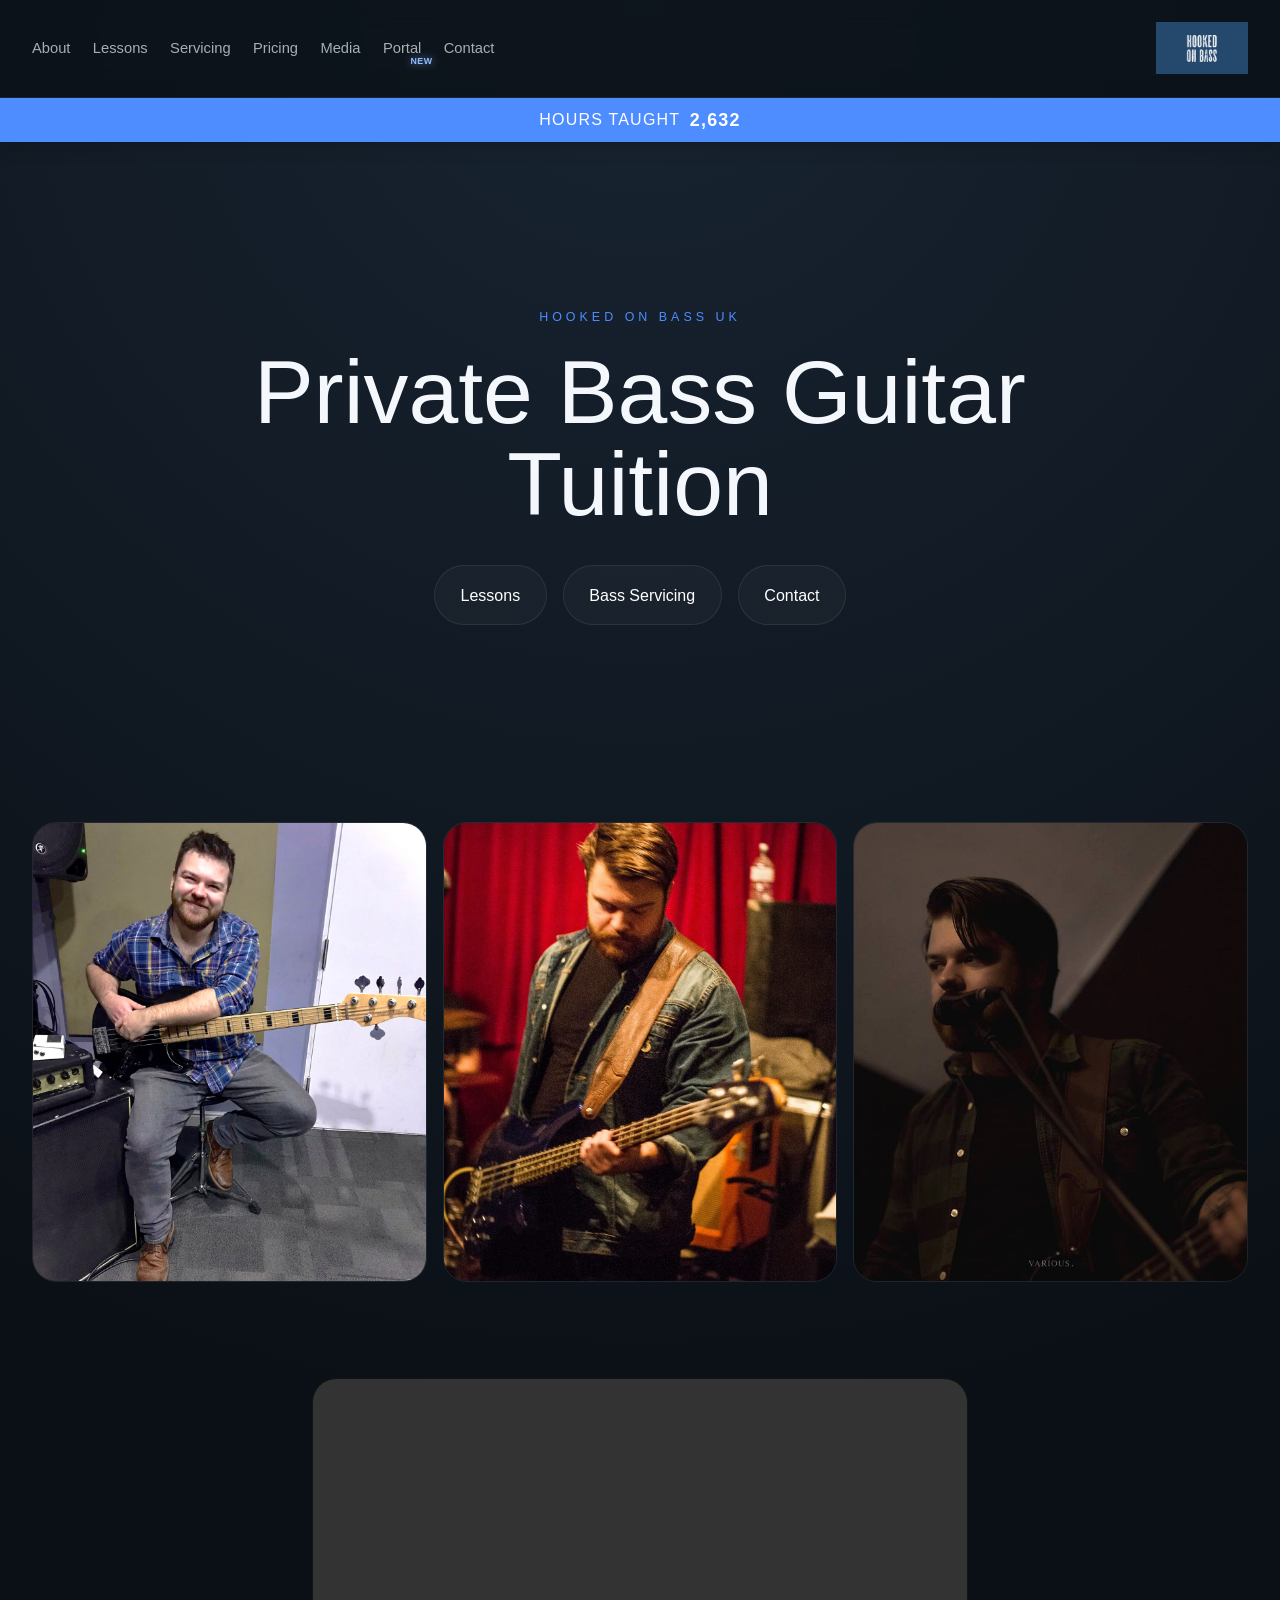
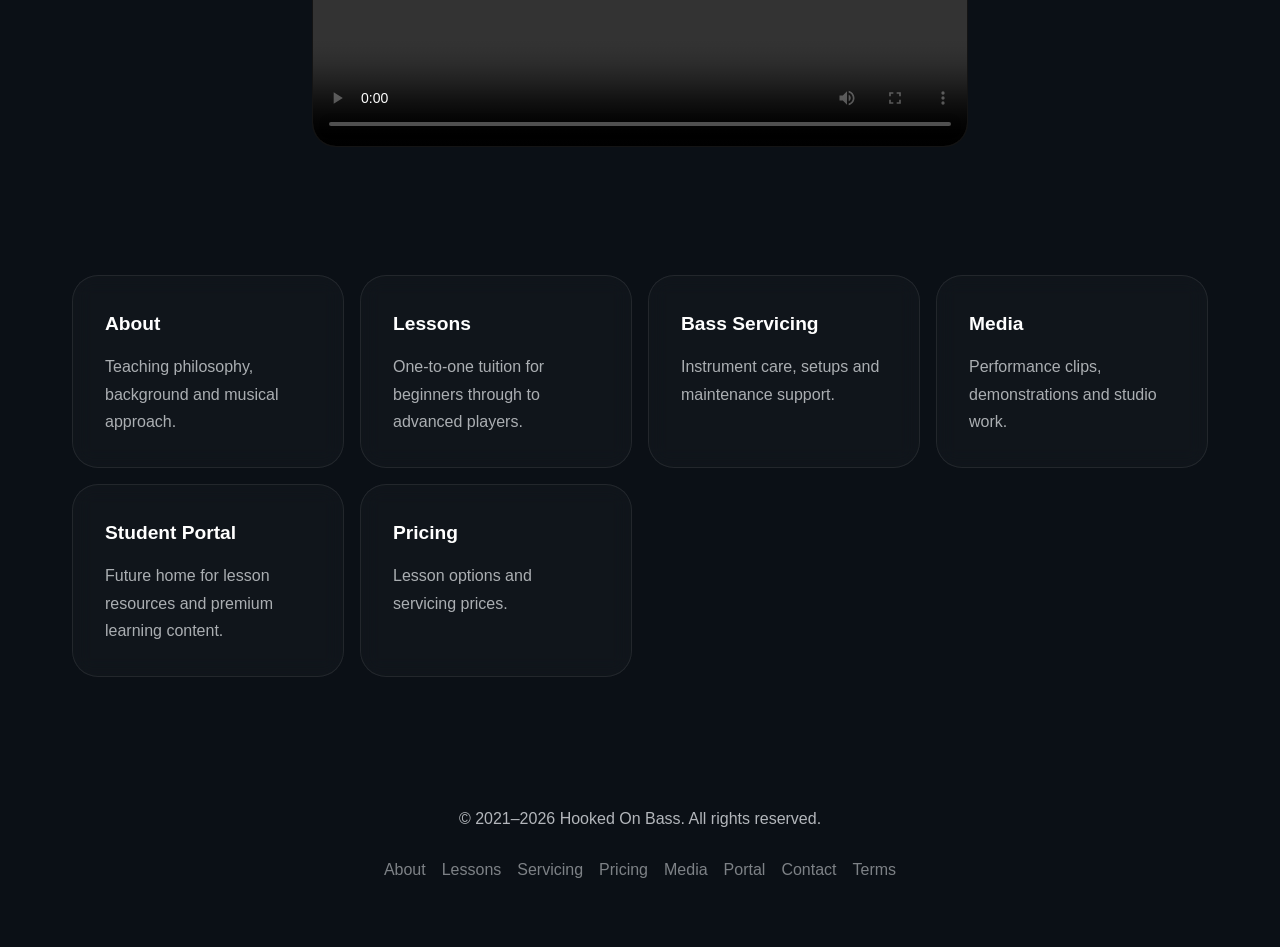
==== commit a1091df9: "Replace YouTube embeds with self-hosted video" ====
--- a/index.html
+++ b/index.html
@@ -11,7 +11,7 @@
     content="Private bass guitar tuition, bass servicing and creative musicianship through Hooked On Bass."
   />
 
-  <link rel="stylesheet" href="style.css?v=20260910c" />
+  <link rel="stylesheet" href="style.css?v=20260915a" />
   <link rel="icon" type="image/png" href="Logos/favicon.png" />
 </head>
 
@@ -107,11 +107,11 @@
 
     <section class="video-section">
 
-      <iframe
-        src="https://www.youtube.com/embed/0Mu4OaEARYU"
-        title="Hooked On Bass Introduction"
-        allowfullscreen>
-      </iframe>
+      <video class="site-video" controls preload="metadata" playsinline aria-label="Hooked On Bass introduction video">
+        <source src="media/video/hooked-on-bass-introduction-web.mp4" type="video/mp4" />
+        Your browser does not support HTML5 video.
+        <a href="media/video/hooked-on-bass-introduction-web.mp4">Download the introduction video</a>.
+      </video>
 
     </section>
 
--- a/style.css
+++ b/style.css
@@ -296,14 +296,16 @@
 
 .video-section {
   padding: 4rem 2rem;
-  max-width: 1100px;
+  max-width: 720px;
   margin: auto;
 }
 
-.video-section iframe {
+.video-section .site-video {
+  display: block;
   width: 100%;
   aspect-ratio: 16 / 9;
-  border: none;
+  object-fit: contain;
+  background: #000;
   border-radius: 24px;
   border: 1px solid var(--border);
 }
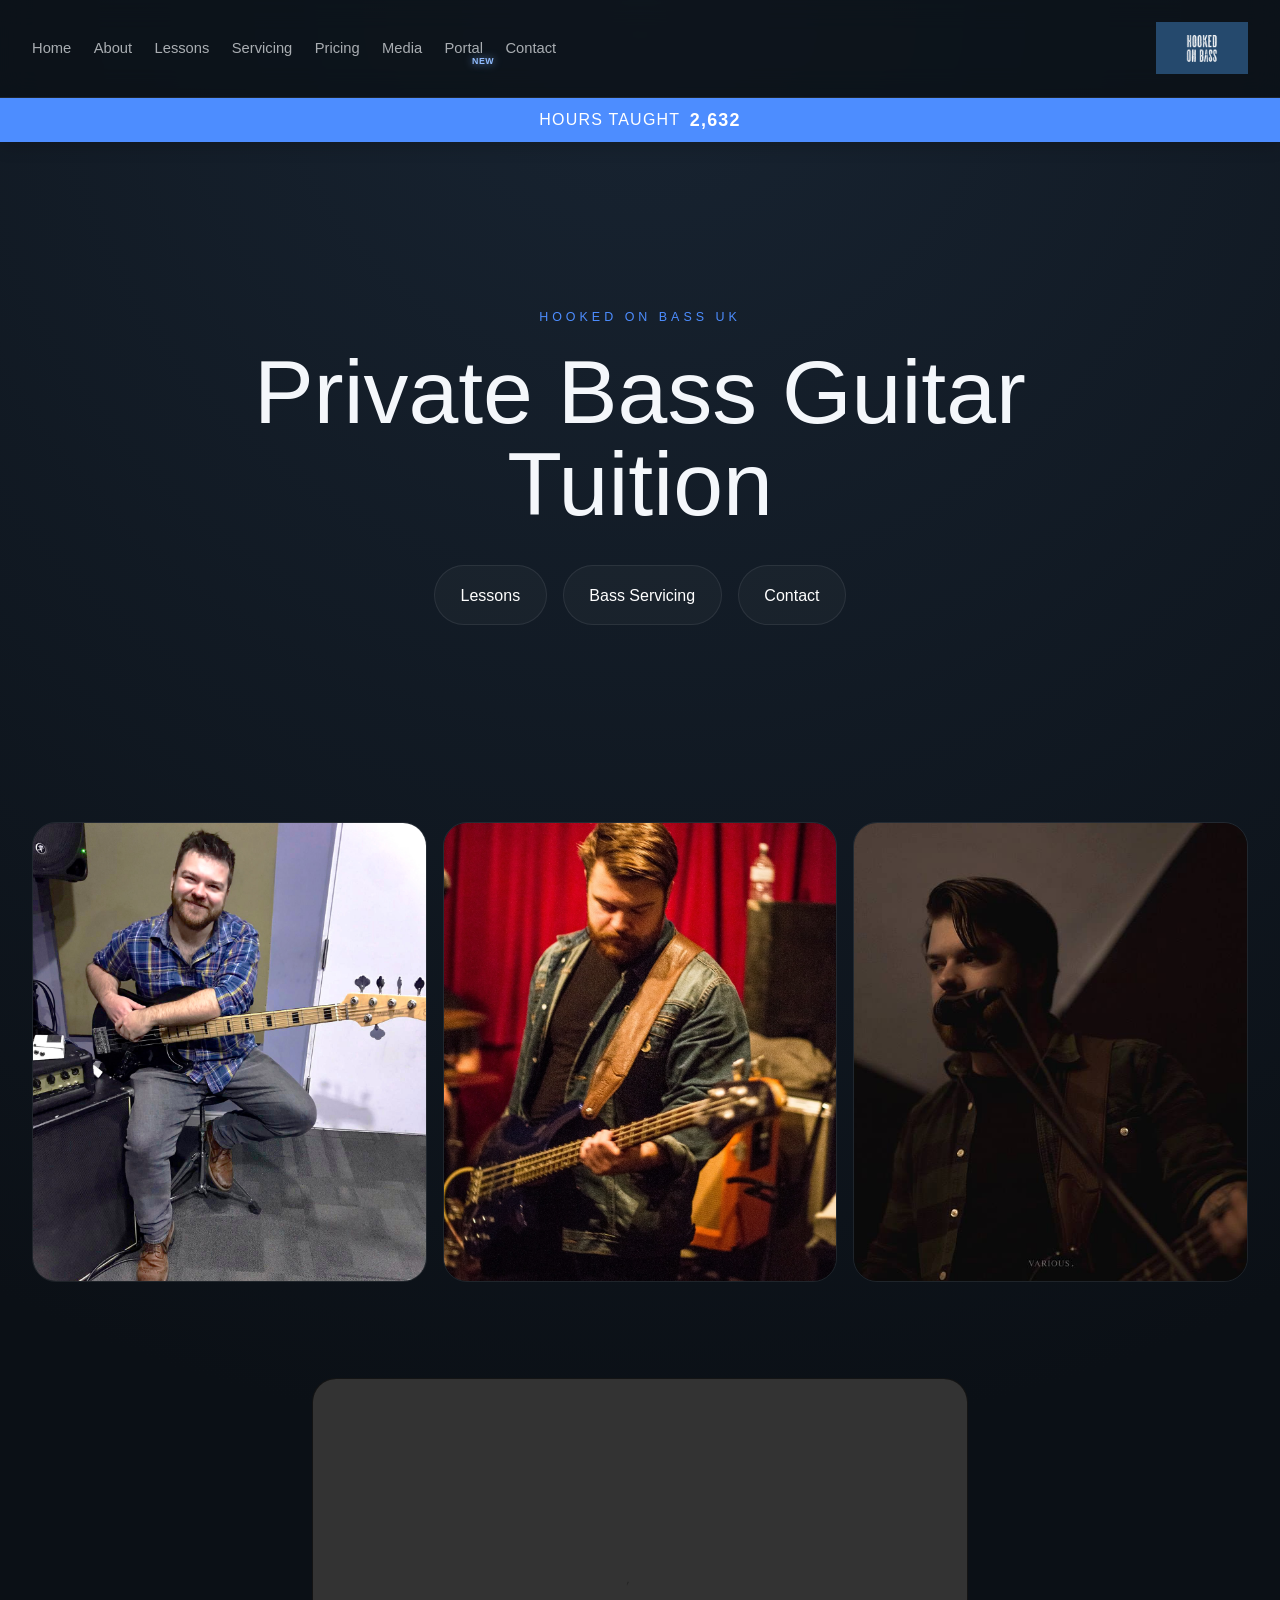
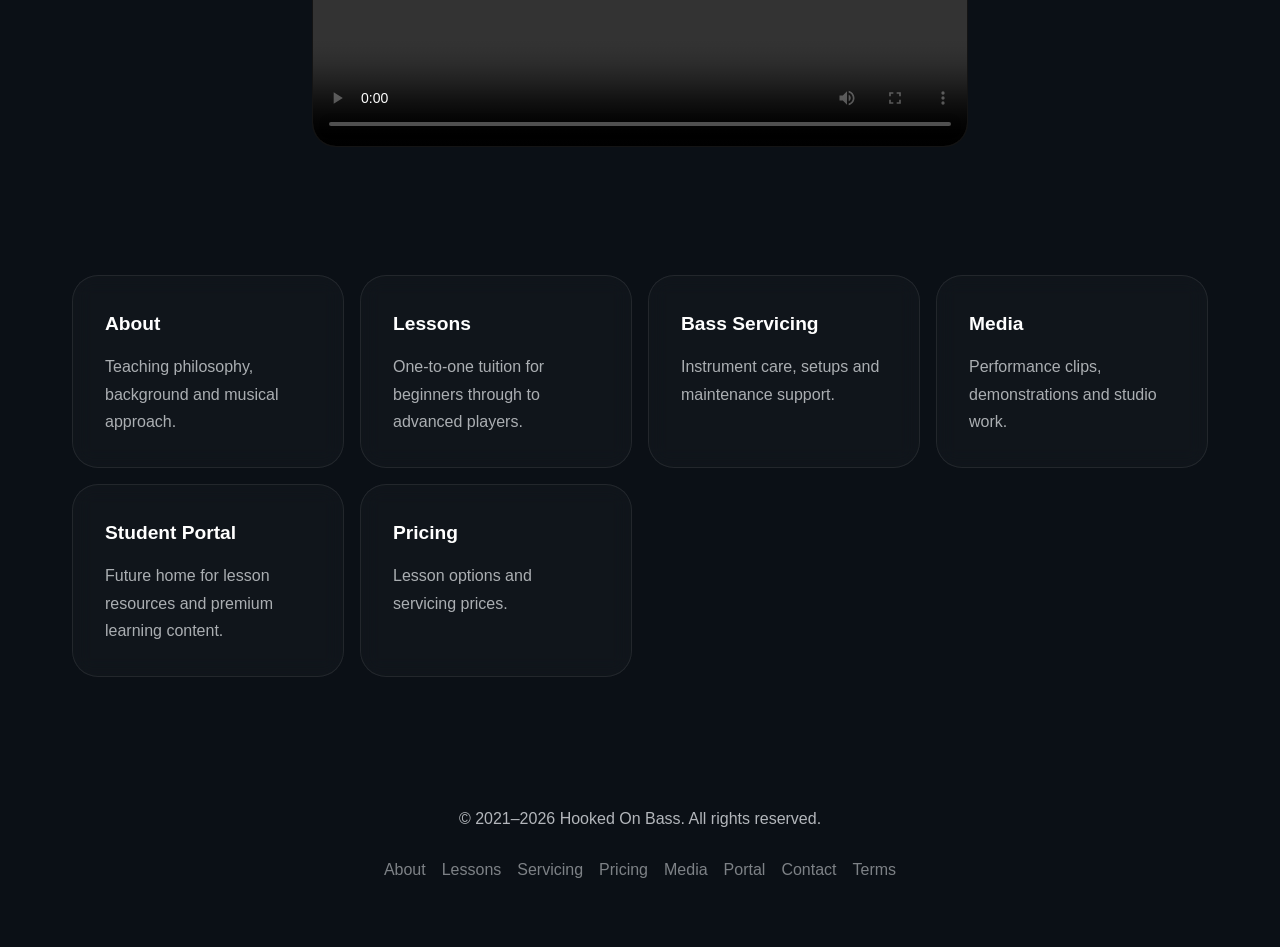
==== commit 9e6b6a2d: "Standardize navigation and update privacy disclosures" ====
--- a/index.html
+++ b/index.html
@@ -31,7 +31,8 @@
 
   <header class="site-header">
 
-    <nav class="main-nav">
+    <nav class="main-nav" aria-label="Main navigation">
+      <a href="index.html" aria-current="page">Home</a>
       <a href="about.html">About</a>
       <a href="lessons.html">Lessons</a>
       <a href="servicing.html">Servicing</a>
@@ -190,37 +191,31 @@
 
   </footer>
 
-  <!-- INTRO COOLDOWN SCRIPT -->
+  <!-- Show the introduction only when arriving from outside this website. -->
 
   <script>
     const introOverlay = document.querySelector(".intro-overlay");
 
-    const introCooldownHours = 24;
-
-    const lastIntroPlayed = localStorage.getItem(
-      "hookedOnBassIntroLastPlayed"
-    );
-
-    const now = Date.now();
-
-    const cooldownExpired =
-      !lastIntroPlayed ||
-      now - Number(lastIntroPlayed) >
-      introCooldownHours * 60 * 60 * 1000;
-
-    if (cooldownExpired) {
-
-      localStorage.setItem(
-        "hookedOnBassIntroLastPlayed",
-        now.toString()
-      );
-
-    } else {
-
-      if (introOverlay) {
-        introOverlay.remove();
+    // Remove the former 24-hour cooldown value from returning visitors.
+    try {
+      localStorage.removeItem("hookedOnBassIntroLastPlayed");
+    } catch (error) {
+      // The introduction still works if browser storage is unavailable.
+    }
+
+    let arrivedFromThisWebsite = false;
+
+    if (document.referrer) {
+      try {
+        arrivedFromThisWebsite =
+          new URL(document.referrer).origin === window.location.origin;
+      } catch (error) {
+        arrivedFromThisWebsite = false;
       }
-
+    }
+
+    if (arrivedFromThisWebsite && introOverlay) {
+      introOverlay.remove();
     }
   </script>
 
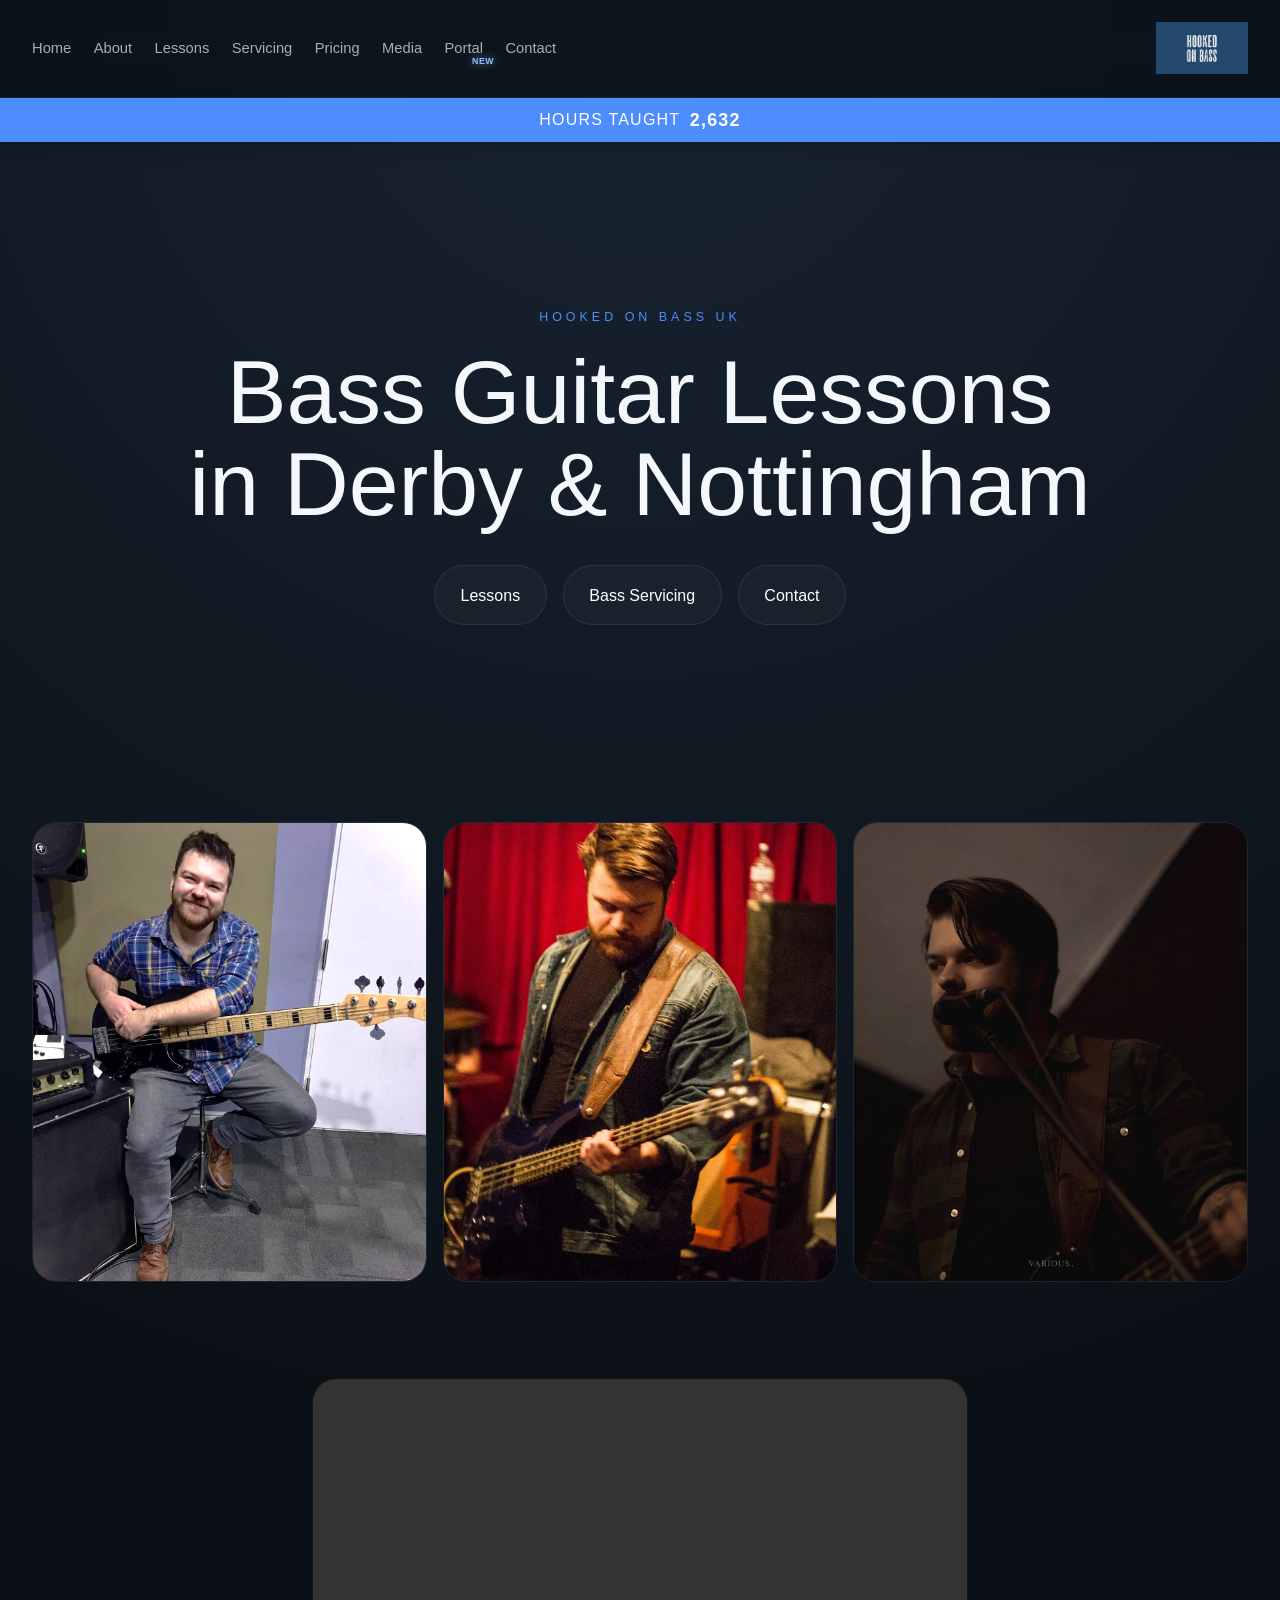
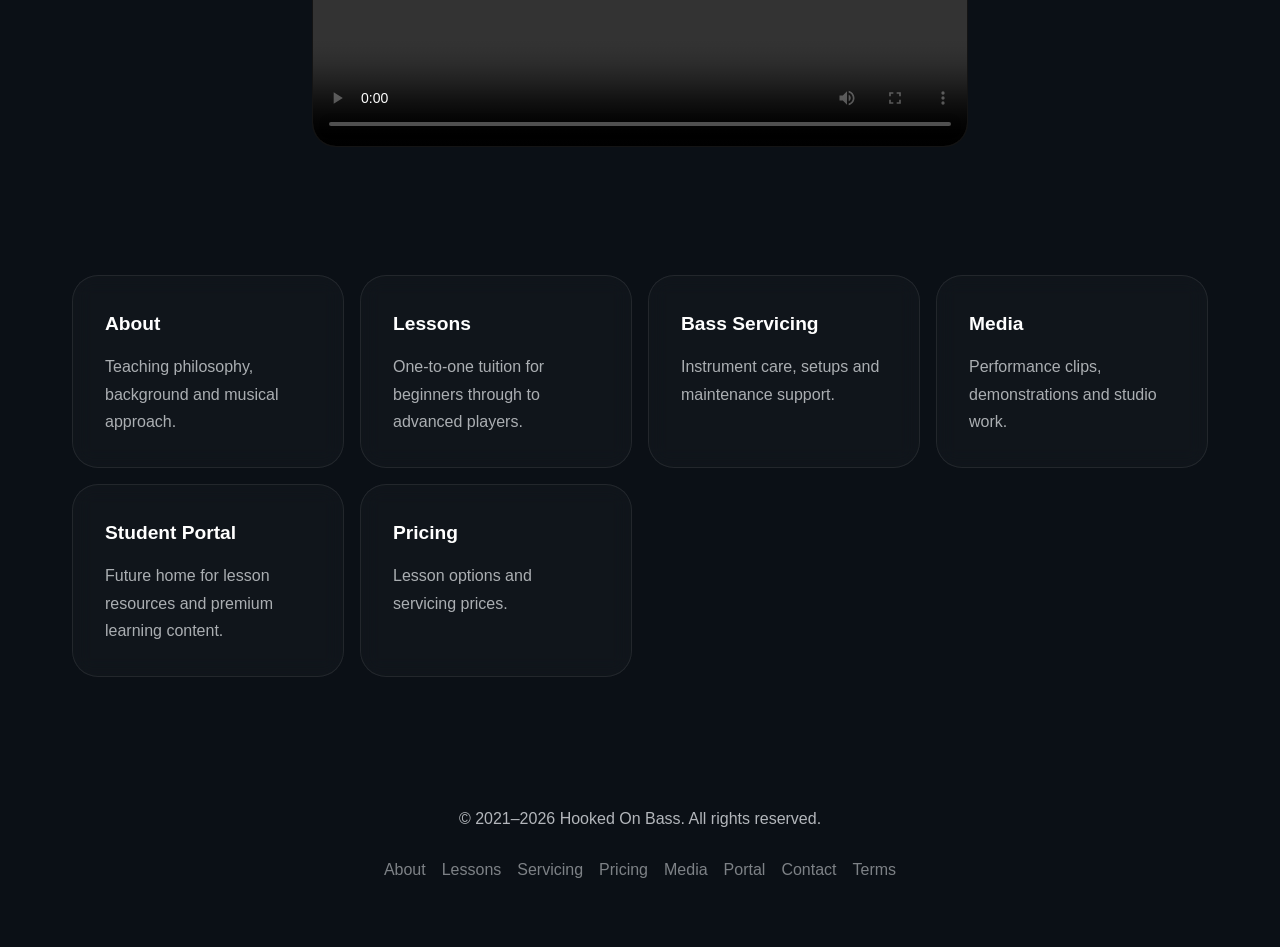
==== commit 75cf886f: "Improve search metadata and add sitemap" ====
--- a/index.html
+++ b/index.html
@@ -4,12 +4,64 @@
   <meta charset="UTF-8" />
   <meta name="viewport" content="width=device-width, initial-scale=1.0" />
 
-  <title>Hooked On Bass</title>
+  <title>Bass Guitar Lessons in Derby &amp; Nottingham | Hooked On Bass</title>
 
   <meta
     name="description"
-    content="Private bass guitar tuition, bass servicing and creative musicianship through Hooked On Bass."
+    content="Friendly one-to-one bass guitar lessons in Derby and Nottingham, plus professional bass setup and servicing in Derby. Beginners are welcome."
   />
+
+  <link rel="canonical" href="https://www.hookedonbass.co.uk/" />
+  <meta property="og:type" content="website" />
+  <meta property="og:site_name" content="Hooked On Bass" />
+  <meta property="og:title" content="Bass Guitar Lessons in Derby &amp; Nottingham | Hooked On Bass" />
+  <meta property="og:description" content="Friendly one-to-one bass guitar lessons in Derby and Nottingham, plus professional bass setup and servicing in Derby." />
+  <meta property="og:url" content="https://www.hookedonbass.co.uk/" />
+  <meta property="og:image" content="https://www.hookedonbass.co.uk/Logos/hooked-on-bass-logo.png" />
+  <meta name="twitter:card" content="summary" />
+
+  <script type="application/ld+json">
+  {
+    "@context": "https://schema.org",
+    "@graph": [
+      {
+        "@type": "Organization",
+        "@id": "https://www.hookedonbass.co.uk/#business",
+        "name": "Hooked On Bass",
+        "url": "https://www.hookedonbass.co.uk/",
+        "logo": "https://www.hookedonbass.co.uk/Logos/hooked-on-bass-logo.png",
+        "image": "https://www.hookedonbass.co.uk/Logos/hooked-on-bass-logo.png",
+        "email": "hookedonbassuk@gmail.com",
+        "telephone": "+44 7305 059734",
+        "description": "Private bass guitar tuition and bass guitar servicing.",
+        "areaServed": [
+          { "@type": "City", "name": "Derby" },
+          { "@type": "City", "name": "Nottingham" }
+        ]
+      },
+      {
+        "@type": "WebSite",
+        "@id": "https://www.hookedonbass.co.uk/#website",
+        "url": "https://www.hookedonbass.co.uk/",
+        "name": "Hooked On Bass",
+        "publisher": { "@id": "https://www.hookedonbass.co.uk/#business" },
+        "inLanguage": "en-GB"
+      },
+      {
+        "@type": "Service",
+        "@id": "https://www.hookedonbass.co.uk/lessons.html#service",
+        "name": "Private bass guitar lessons",
+        "serviceType": "One-to-one bass guitar tuition",
+        "url": "https://www.hookedonbass.co.uk/lessons.html",
+        "provider": { "@id": "https://www.hookedonbass.co.uk/#business" },
+        "areaServed": [
+          { "@type": "City", "name": "Derby" },
+          { "@type": "City", "name": "Nottingham" }
+        ]
+      }
+    ]
+  }
+  </script>
 
   <link rel="stylesheet" href="style.css?v=20260915a" />
   <link rel="icon" type="image/png" href="Logos/favicon.png" />
@@ -70,7 +122,7 @@
         </p>
 
         <h1>
-          Private Bass Guitar Tuition
+          Bass Guitar Lessons in Derby &amp; Nottingham
         </h1>
 
         <div class="hero-buttons">
